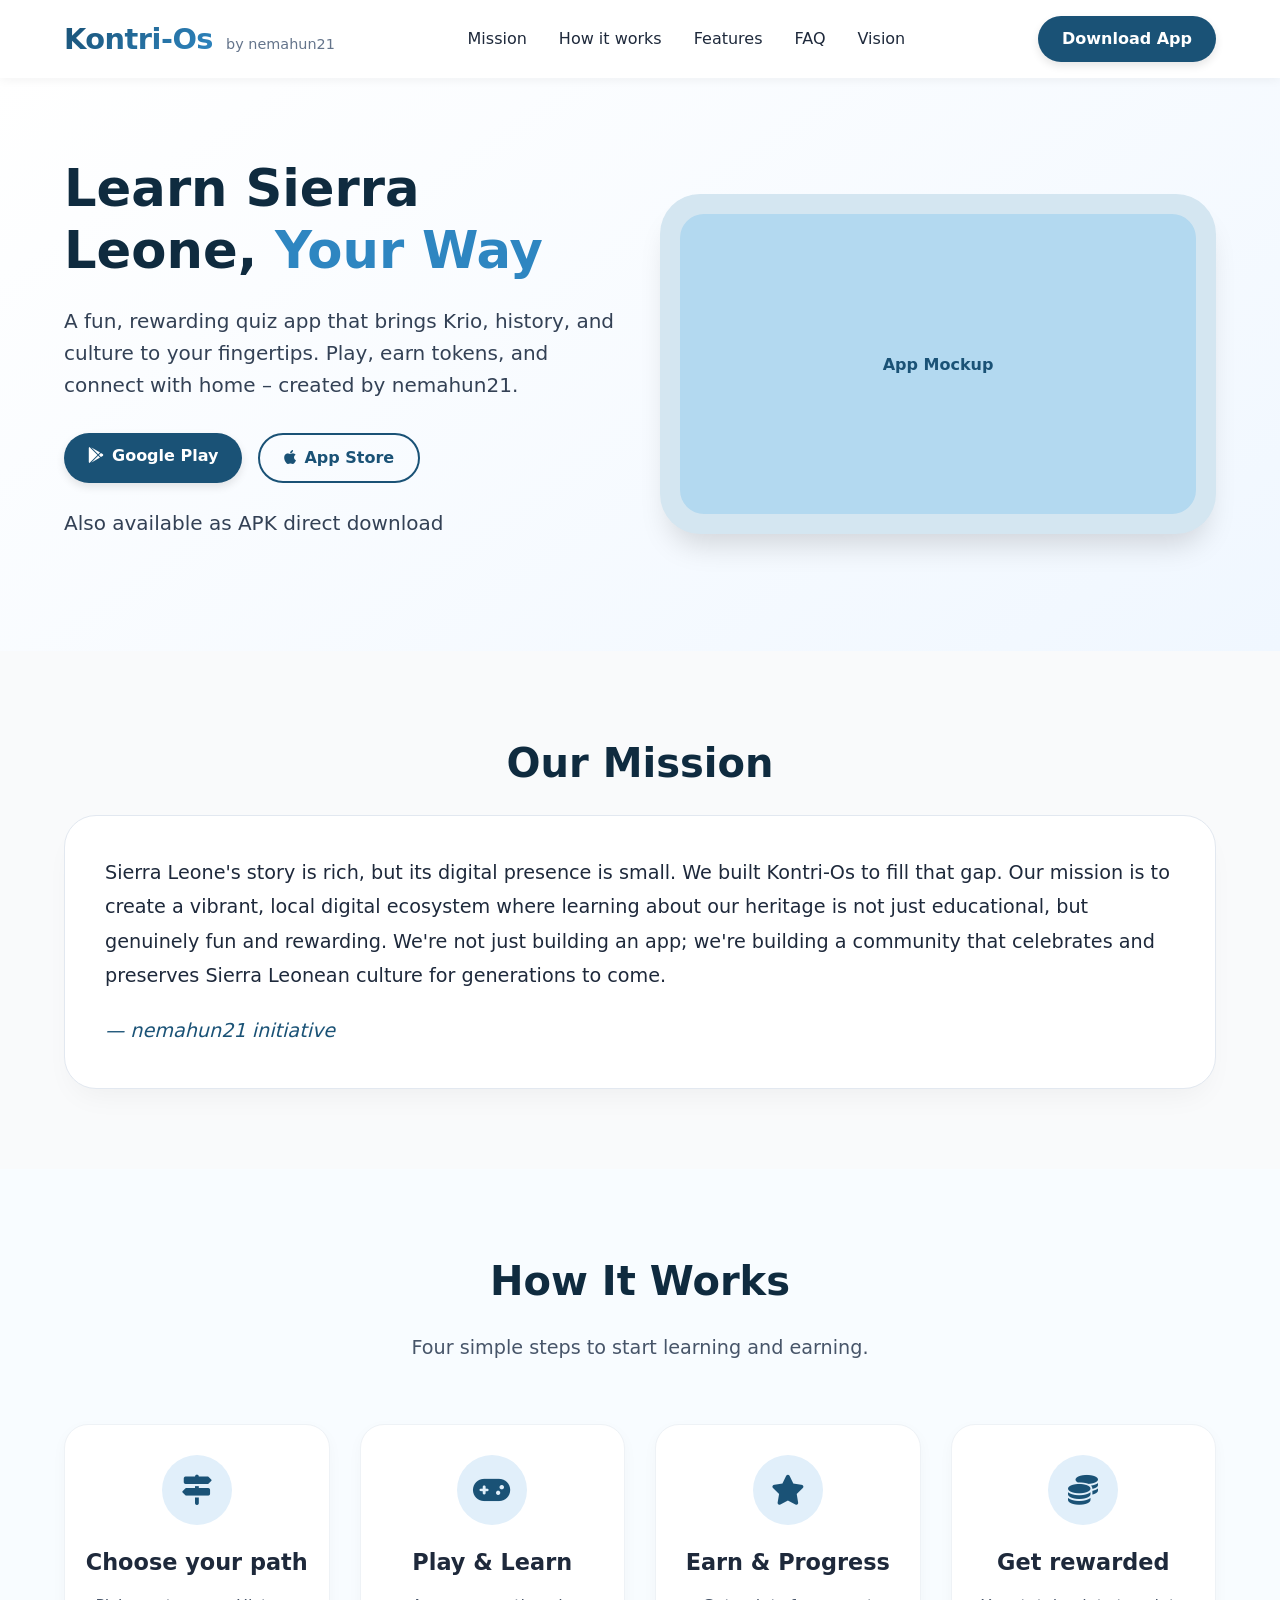
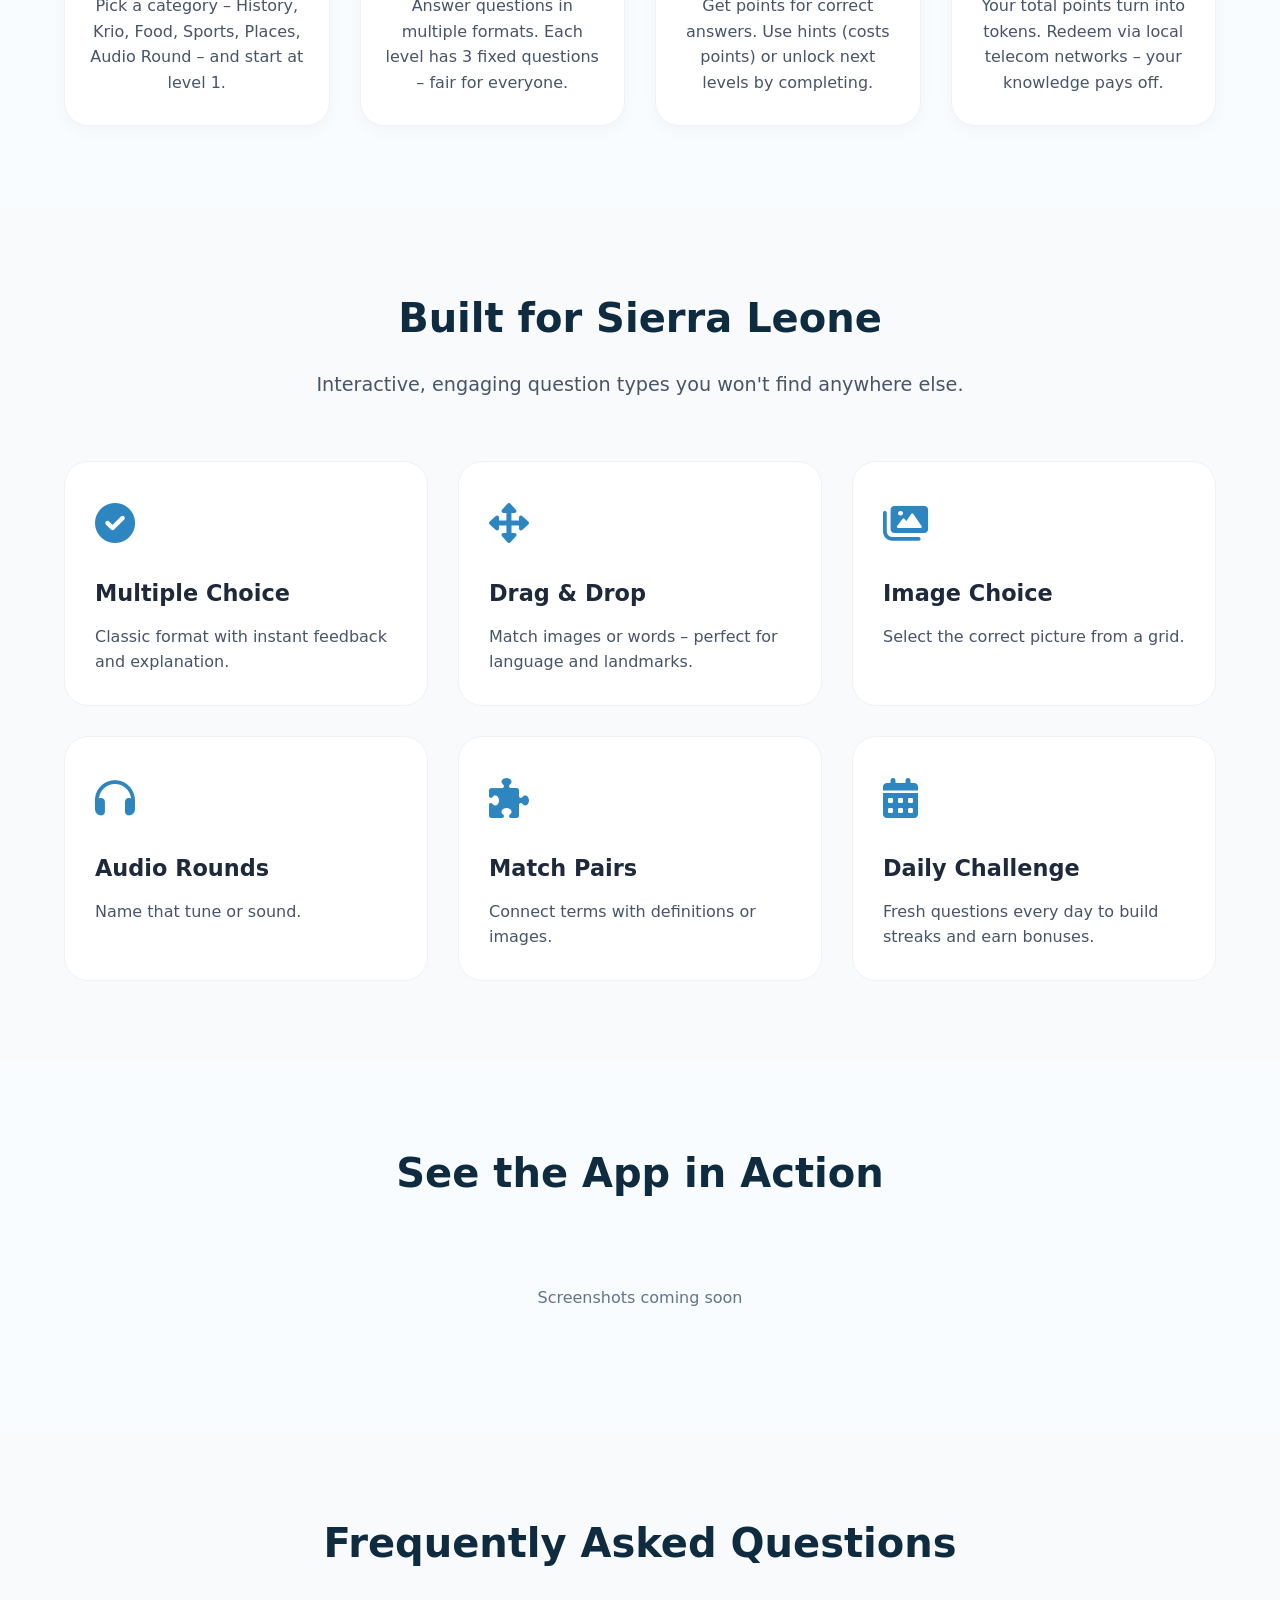
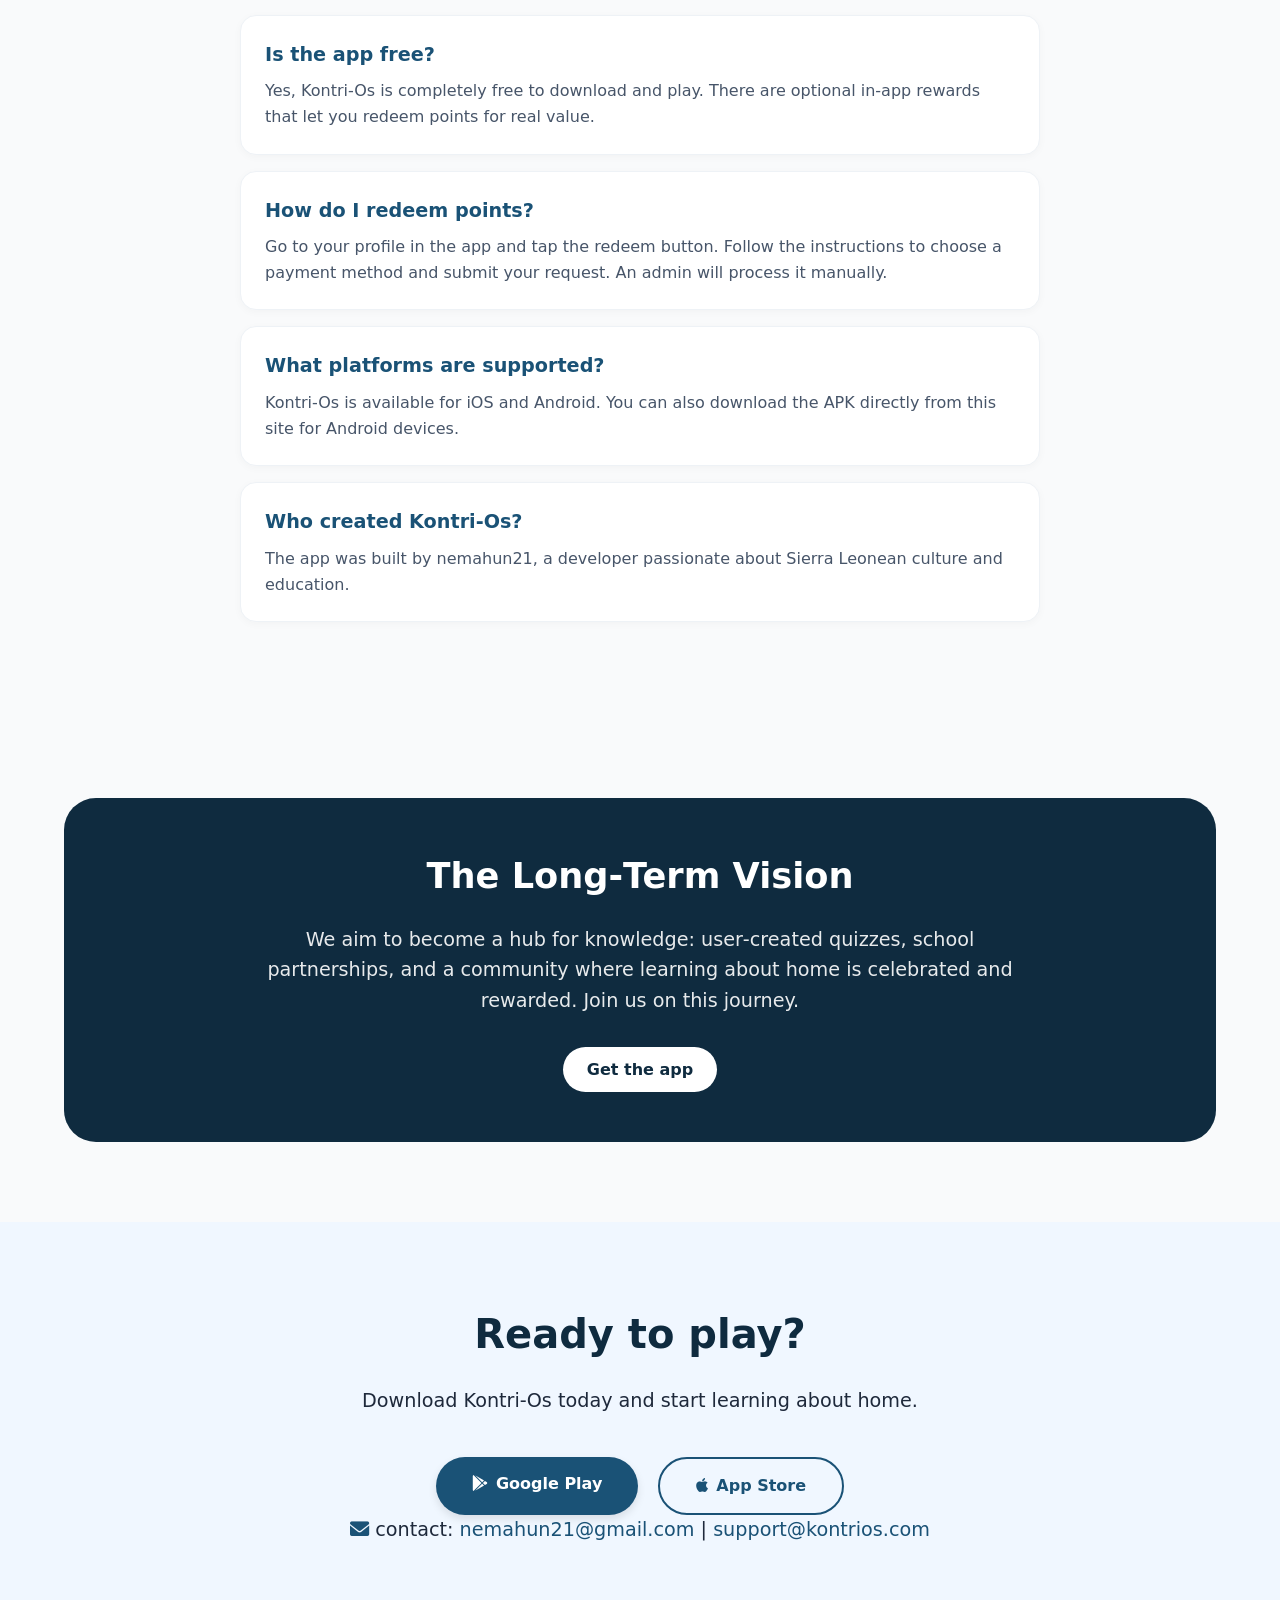
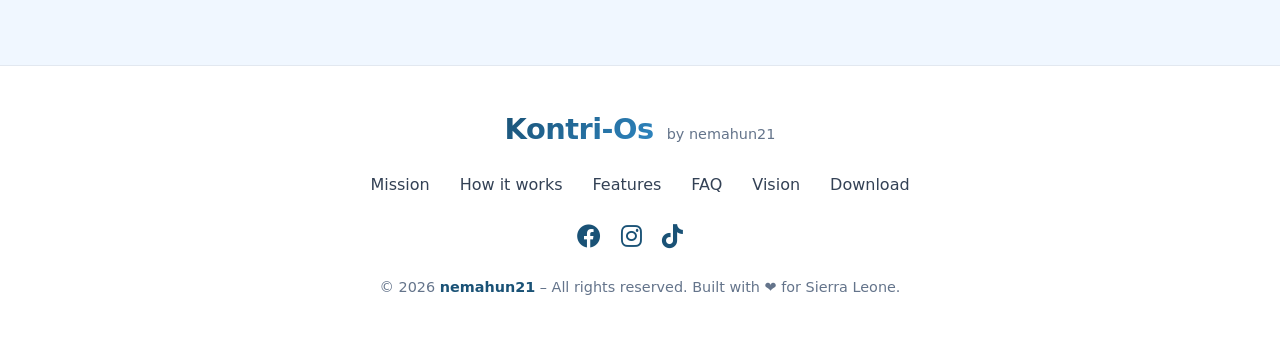
==== index.html @ 011918b3 "Initial commit" ====
<!DOCTYPE html>
<html lang="en">
<head>
  <meta charset="UTF-8">
  <meta name="viewport" content="width=device-width, initial-scale=1.0">
  <title>Kontri-Os – Learn Sierra Leone, Your Way</title>
  <!-- Font Awesome Icons -->
  <link rel="stylesheet" href="https://cdnjs.cloudflare.com/ajax/libs/font-awesome/6.0.0-beta3/css/all.min.css">
  <!-- External CSS -->
  <link rel="stylesheet" href="style.css">
</head>
<body>
  <!-- Navigation -->
  <nav class="navbar">
    <div class="container">
      <div>
        <span class="logo">Kontri‑Os</span>
        <span class="brand-by">by nemahun21</span>
      </div>
      <div class="nav-links">
        <a href="#mission">Mission</a>
        <a href="#how">How it works</a>
        <a href="#features">Features</a>
        <a href="#faq">FAQ</a>
        <a href="#vision">Vision</a>
      </div>
      <a href="#download" class="btn">Download App</a>
    </div>
  </nav>

  <!-- Hero Section -->
  <section class="hero">
    <div class="container">
      <div>
        <h1>Learn Sierra Leone, <span>Your Way</span></h1>
        <p>A fun, rewarding quiz app that brings Krio, history, and culture to your fingertips. Play, earn tokens, and connect with home – created by nemahun21.</p>
        <div class="hero-buttons">
          <a href="#" class="btn"><i class="fab fa-google-play" style="margin-right: 8px;"></i>Google Play</a>
          <a href="#" class="btn btn-outline"><i class="fab fa-apple" style="margin-right: 8px;"></i>App Store</a>
        </div>
        <p class="apk-note">Also available as APK direct download</p>
      </div>
      <div class="hero-image">
        <!-- Replace with actual app screenshot -->
        <div class="mockup-placeholder">App Mockup</div>
        <!-- <img src="app-screenshot.png" alt="Kontri-Os app screens"> -->
      </div>
    </div>
  </section>

  <!-- Mission Section -->
  <section id="mission" class="section">
    <div class="container">
      <h2 class="section-title">Our Mission</h2>
      <div class="mission-box">
        <p>Sierra Leone's story is rich, but its digital presence is small. We built Kontri‑Os to fill that gap. Our mission is to create a vibrant, local digital ecosystem where learning about our heritage is not just educational, but genuinely fun and rewarding. We're not just building an app; we're building a community that celebrates and preserves Sierra Leonean culture for generations to come.</p>
        <div class="byline">— nemahun21 initiative</div>
      </div>
    </div>
  </section>

  <!-- How It Works -->
  <section id="how" class="section" style="background: #f8fcff;">
    <div class="container">
      <h2 class="section-title">How It Works</h2>
      <p class="section-sub">Four simple steps to start learning and earning.</p>
      <div class="steps-grid">
        <div class="step-card">
          <div class="step-icon"><i class="fas fa-map-signs"></i></div>
          <h3>Choose your path</h3>
          <p>Pick a category – History, Krio, Food, Sports, Places, Audio Round – and start at level 1.</p>
        </div>
        <div class="step-card">
          <div class="step-icon"><i class="fas fa-gamepad"></i></div>
          <h3>Play & Learn</h3>
          <p>Answer questions in multiple formats. Each level has 3 fixed questions – fair for everyone.</p>
        </div>
        <div class="step-card">
          <div class="step-icon"><i class="fas fa-star"></i></div>
          <h3>Earn & Progress</h3>
          <p>Get points for correct answers. Use hints (costs points) or unlock next levels by completing.</p>
        </div>
        <div class="step-card">
          <div class="step-icon"><i class="fas fa-coins"></i></div>
          <h3>Get rewarded</h3>
          <p>Your total points turn into tokens. Redeem via local telecom networks – your knowledge pays off.</p>
        </div>
      </div>
    </div>
  </section>

  <!-- Features -->
  <section id="features" class="section">
    <div class="container">
      <h2 class="section-title">Built for Sierra Leone</h2>
      <p class="section-sub">Interactive, engaging question types you won't find anywhere else.</p>
      <div class="features-grid">
        <div class="feature-card">
          <div class="feature-icon"><i class="fas fa-check-circle"></i></div>
          <h3>Multiple Choice</h3>
          <p>Classic format with instant feedback and explanation.</p>
        </div>
        <div class="feature-card">
          <div class="feature-icon"><i class="fas fa-arrows-alt"></i></div>
          <h3>Drag & Drop</h3>
          <p>Match images or words – perfect for language and landmarks.</p>
        </div>
        <div class="feature-card">
          <div class="feature-icon"><i class="fas fa-images"></i></div>
          <h3>Image Choice</h3>
          <p>Select the correct picture from a grid.</p>
        </div>
        <div class="feature-card">
          <div class="feature-icon"><i class="fas fa-headphones"></i></div>
          <h3>Audio Rounds</h3>
          <p>Name that tune or sound.</p>
        </div>
        <div class="feature-card">
          <div class="feature-icon"><i class="fas fa-puzzle-piece"></i></div>
          <h3>Match Pairs</h3>
          <p>Connect terms with definitions or images.</p>
        </div>
        <div class="feature-card">
          <div class="feature-icon"><i class="fas fa-calendar-alt"></i></div>
          <h3>Daily Challenge</h3>
          <p>Fresh questions every day to build streaks and earn bonuses.</p>
        </div>
      </div>
    </div>
  </section>

  <!-- Screenshots (optional) -->
  <section class="section" style="background: #f8fcff;">
    <div class="container">
      <h2 class="section-title">See the App in Action</h2>
      <div class="screenshots-grid">
        <img src="images/screenshot1.jpg" alt="Screenshot 1" onerror="this.style.display='none'">
        <img src="images/screenshot2.jpg" alt="Screenshot 2" onerror="this.style.display='none'">
        <img src="images/screenshot3.jpg" alt="Screenshot 3" onerror="this.style.display='none'">
        <!-- Fallback if images missing -->
        <div class="fallback-text">Screenshots coming soon</div>
      </div>
    </div>
  </section>

  <!-- FAQ Section -->
  <section id="faq" class="section">
    <div class="container">
      <h2 class="section-title">Frequently Asked Questions</h2>
      <div class="faq-grid">
        <div class="faq-item">
          <h3>Is the app free?</h3>
          <p>Yes, Kontri-Os is completely free to download and play. There are optional in-app rewards that let you redeem points for real value.</p>
        </div>
        <div class="faq-item">
          <h3>How do I redeem points?</h3>
          <p>Go to your profile in the app and tap the redeem button. Follow the instructions to choose a payment method and submit your request. An admin will process it manually.</p>
        </div>
        <div class="faq-item">
          <h3>What platforms are supported?</h3>
          <p>Kontri-Os is available for iOS and Android. You can also download the APK directly from this site for Android devices.</p>
        </div>
        <div class="faq-item">
          <h3>Who created Kontri-Os?</h3>
          <p>The app was built by nemahun21, a developer passionate about Sierra Leonean culture and education.</p>
        </div>
      </div>
    </div>
  </section>

  <!-- Vision -->
  <section id="vision" class="section">
    <div class="container">
      <div class="vision-box">
        <h2>The Long‑Term Vision</h2>
        <p>We aim to become a hub for knowledge: user‑created quizzes, school partnerships, and a community where learning about home is celebrated and rewarded. Join us on this journey.</p>
        <a href="#download" class="btn btn-outline">Get the app</a>
      </div>
    </div>
  </section>

  <!-- Download / Contact -->
  <section id="download" class="section download-section">
    <div class="container">
      <h2 class="section-title">Ready to play?</h2>
      <p>Download Kontri‑Os today and start learning about home.</p>
      <div class="download-buttons">
        <a href="#" class="btn"><i class="fab fa-google-play" style="margin-right: 8px;"></i>Google Play</a>
        <a href="#" class="btn btn-outline"><i class="fab fa-apple" style="margin-right: 8px;"></i>App Store</a>
      </div>
      <p class="contact-info">
        <i class="fas fa-envelope"></i> contact: <a href="mailto:nemahun21@gmail.com">nemahun21@gmail.com</a> | <a href="mailto:support@kontrios.com">support@kontrios.com</a>
      </p>
    </div>
  </section>

  <!-- Footer -->
  <footer class="footer">
    <div class="container">
      <div>
        <span class="logo">Kontri‑Os</span>
        <span class="brand-by">by nemahun21</span>
      </div>
      <div class="footer-links">
        <a href="#mission">Mission</a>
        <a href="#how">How it works</a>
        <a href="#features">Features</a>
        <a href="#faq">FAQ</a>
        <a href="#vision">Vision</a>
        <a href="#download">Download</a>
      </div>
      <div class="social-icons">
        <a href="#"><i class="fab fa-facebook"></i></a>
        <a href="#"><i class="fab fa-instagram"></i></a>
        <a href="#"><i class="fab fa-tiktok"></i></a>
        <a href="#"><i class="fab fa-x-twitter"></i></a>
      </div>
      <div class="footer-copy">
        © 2026 <span class="company">nemahun21</span> – All rights reserved. Built with ❤️ for Sierra Leone.
      </div>
    </div>
  </footer>
</body>
</html>
---- style.css ----
/* style.css */

:root {
  --primary-dark: #1a5276;
  --primary: #2e86c1;
  --primary-light: #e1effa;
  --text-dark: #1e293b;
  --text-light: #475569;
  --bg-light: #f9fafb;
  --white: #ffffff;
}

* {
  margin: 0;
  padding: 0;
  box-sizing: border-box;
}

body {
  font-family: 'Inter', system-ui, -apple-system, BlinkMacSystemFont, 'Segoe UI', Roboto, sans-serif;
  background-color: var(--bg-light);
  color: var(--text-dark);
  line-height: 1.6;
}

.container {
  max-width: 1200px;
  margin: 0 auto;
  padding: 0 24px;
}

/* Header / Nav */
.navbar {
  background: var(--white);
  box-shadow: 0 2px 10px rgba(0,0,0,0.05);
  position: sticky;
  top: 0;
  z-index: 10;
  padding: 16px 0;
}

.navbar .container {
  display: flex;
  align-items: center;
  justify-content: space-between;
}

.logo {
  font-size: 1.8rem;
  font-weight: 800;
  background: linear-gradient(135deg, var(--primary-dark), var(--primary));
  -webkit-background-clip: text;
  -webkit-text-fill-color: transparent;
  background-clip: text;
  letter-spacing: -0.5px;
}

.brand-by {
  font-size: 0.9rem;
  color: #64748b;
  margin-left: 8px;
}

.nav-links {
  display: flex;
  gap: 2rem;
  font-weight: 500;
}

.nav-links a {
  text-decoration: none;
  color: var(--text-dark);
  transition: color 0.2s;
}

.nav-links a:hover {
  color: var(--primary-dark);
}

.btn {
  display: inline-block;
  background: var(--primary-dark);
  color: var(--white) !important;
  padding: 10px 24px;
  border-radius: 40px;
  font-weight: 600;
  text-decoration: none;
  transition: background 0.2s, transform 0.1s;
  box-shadow: 0 4px 8px rgba(0,0,0,0.1);
}

.btn:hover {
  background: #154a67;
  transform: scale(1.02);
}

.btn-outline {
  background: transparent;
  border: 2px solid var(--primary-dark);
  color: var(--primary-dark) !important;
  box-shadow: none;
}

.btn-outline:hover {
  background: var(--primary-dark);
  color: var(--white) !important;
}

/* Hero */
.hero {
  padding: 80px 0;
  background: linear-gradient(145deg, #ffffff 0%, #f0f7ff 100%);
}

.hero .container {
  display: grid;
  grid-template-columns: 1fr 1fr;
  gap: 40px;
  align-items: center;
}

.hero h1 {
  font-size: 3.2rem;
  font-weight: 800;
  line-height: 1.2;
  color: #0f2b3f;
}

.hero h1 span {
  color: var(--primary);
}

.hero p {
  font-size: 1.25rem;
  margin: 24px 0 32px;
  color: #334155;
}

.hero-buttons {
  display: flex;
  gap: 16px;
  flex-wrap: wrap;
}

.apk-note {
  font-size: 1rem;
  margin-top: 16px;
  color: #64748b;
}

.hero-image {
  background: #d4e6f1;
  border-radius: 40px;
  padding: 20px;
  box-shadow: 0 20px 30px -10px rgba(0,0,0,0.15);
  text-align: center;
}

.hero-image img {
  max-width: 100%;
  border-radius: 24px;
  box-shadow: 0 8px 20px rgba(0,0,0,0.1);
}

.mockup-placeholder {
  background: #b3d9f0;
  height: 300px;
  border-radius: 24px;
  display: flex;
  align-items: center;
  justify-content: center;
  color: var(--primary-dark);
  font-weight: bold;
}

/* Section common */
.section {
  padding: 80px 0;
}

.section-title {
  font-size: 2.5rem;
  font-weight: 700;
  text-align: center;
  margin-bottom: 20px;
  color: #0f2b3f;
}

.section-sub {
  text-align: center;
  font-size: 1.2rem;
  color: var(--text-light);
  max-width: 700px;
  margin: 0 auto 60px;
}

/* Mission */
.mission-box {
  background: var(--white);
  border-radius: 32px;
  padding: 40px;
  box-shadow: 0 15px 30px -10px rgba(0,0,0,0.05);
  border: 1px solid #e2e8f0;
  font-size: 1.2rem;
  line-height: 1.8;
  color: var(--text-dark);
}

.mission-box .byline {
  margin-top: 20px;
  font-style: italic;
  color: var(--primary-dark);
  font-weight: 500;
}

/* How it works */
.steps-grid {
  display: grid;
  grid-template-columns: repeat(auto-fit, minmax(240px, 1fr));
  gap: 30px;
  margin-top: 40px;
}

.step-card {
  background: var(--white);
  border-radius: 24px;
  padding: 30px 20px;
  text-align: center;
  box-shadow: 0 5px 15px rgba(0,0,0,0.03);
  border: 1px solid #eef2f6;
  transition: transform 0.2s;
}

.step-card:hover {
  transform: translateY(-5px);
}

.step-icon {
  width: 70px;
  height: 70px;
  background: var(--primary-light);
  border-radius: 50%;
  display: flex;
  align-items: center;
  justify-content: center;
  margin: 0 auto 20px;
  font-size: 30px;
  color: var(--primary-dark);
}

.step-card h3 {
  font-size: 1.4rem;
  margin-bottom: 12px;
}

.step-card p {
  color: var(--text-light);
}

/* Features grid */
.features-grid {
  display: grid;
  grid-template-columns: repeat(auto-fit, minmax(300px, 1fr));
  gap: 30px;
}

.feature-card {
  background: var(--white);
  border-radius: 24px;
  padding: 30px;
  border: 1px solid #eef2f6;
  transition: box-shadow 0.2s;
}

.feature-card:hover {
  box-shadow: 0 10px 25px -5px rgba(0,0,0,0.1);
}

.feature-icon {
  font-size: 40px;
  color: var(--primary);
  margin-bottom: 20px;
}

.feature-card h3 {
  font-size: 1.4rem;
  margin-bottom: 12px;
}

.feature-card p {
  color: var(--text-light);
}

/* Screenshots */
.screenshots-grid {
  display: grid;
  grid-template-columns: repeat(auto-fit, minmax(250px, 1fr));
  gap: 20px;
  margin-top: 40px;
}

.screenshots-grid img {
  width: 100%;
  border-radius: 20px;
  box-shadow: 0 10px 20px rgba(0,0,0,0.1);
}

.fallback-text {
  grid-column: 1 / -1;
  text-align: center;
  color: #64748b;
  padding: 40px;
}

/* FAQ */
.faq-grid {
  max-width: 800px;
  margin: 40px auto 0;
}

.faq-item {
  background: var(--white);
  border-radius: 16px;
  padding: 24px;
  margin-bottom: 16px;
  box-shadow: 0 2px 8px rgba(0,0,0,0.03);
  border: 1px solid #eef2f6;
}

.faq-item h3 {
  font-size: 1.2rem;
  margin-bottom: 8px;
  color: var(--primary-dark);
}

.faq-item p {
  color: var(--text-light);
}

/* Vision */
.vision-box {
  background: #0f2b3f;
  color: var(--white);
  border-radius: 32px;
  padding: 50px;
  text-align: center;
}

.vision-box h2 {
  font-size: 2.2rem;
  margin-bottom: 20px;
}

.vision-box p {
  font-size: 1.2rem;
  max-width: 800px;
  margin: 0 auto 30px;
  opacity: 0.9;
}

.vision-box .btn-outline {
  background: var(--white);
  color: #0f2b3f !important;
  border: none;
}

.vision-box .btn-outline:hover {
  background: #e2e8f0;
}

/* Download section */
.download-section {
  background: #f0f7ff;
  text-align: center;
}

.download-section h2 {
  margin-bottom: 20px;
}

.download-section p {
  font-size: 1.2rem;
  max-width: 600px;
  margin: 0 auto 40px;
}

.download-buttons {
  display: flex;
  justify-content: center;
  gap: 20px;
  flex-wrap: wrap;
}

.download-buttons .btn {
  padding: 14px 36px;
}

.contact-info {
  margin-top: 30px;
}

.contact-info i {
  color: var(--primary-dark);
}

.contact-info a {
  color: var(--primary-dark);
  text-decoration: none;
}

.contact-info a:hover {
  text-decoration: underline;
}

/* Footer */
.footer {
  background: var(--white);
  border-top: 1px solid #e2e8f0;
  padding: 40px 0;
  text-align: center;
}

.footer .logo {
  font-size: 1.8rem;
}

.footer-links {
  display: flex;
  justify-content: center;
  gap: 30px;
  margin: 20px 0;
}

.footer-links a {
  color: #334155;
  text-decoration: none;
  font-size: 1rem;
}

.footer-links a:hover {
  color: var(--primary-dark);
}

.social-icons {
  display: flex;
  justify-content: center;
  gap: 20px;
  margin: 20px 0;
}

.social-icons a {
  color: var(--primary-dark);
  font-size: 24px;
  transition: color 0.2s;
}

.social-icons a:hover {
  color: var(--primary);
}

.footer-copy {
  color: #64748b;
  font-size: 0.9rem;
}

.footer-copy .company {
  font-weight: 600;
  color: var(--primary-dark);
}

/* Responsive */
@media (max-width: 768px) {
  .hero .container {
    grid-template-columns: 1fr;
    text-align: center;
  }
  .hero-buttons {
    justify-content: center;
  }
  .navbar .container {
    flex-direction: column;
    gap: 10px;
  }
  .nav-links {
    flex-wrap: wrap;
    justify-content: center;
  }
}
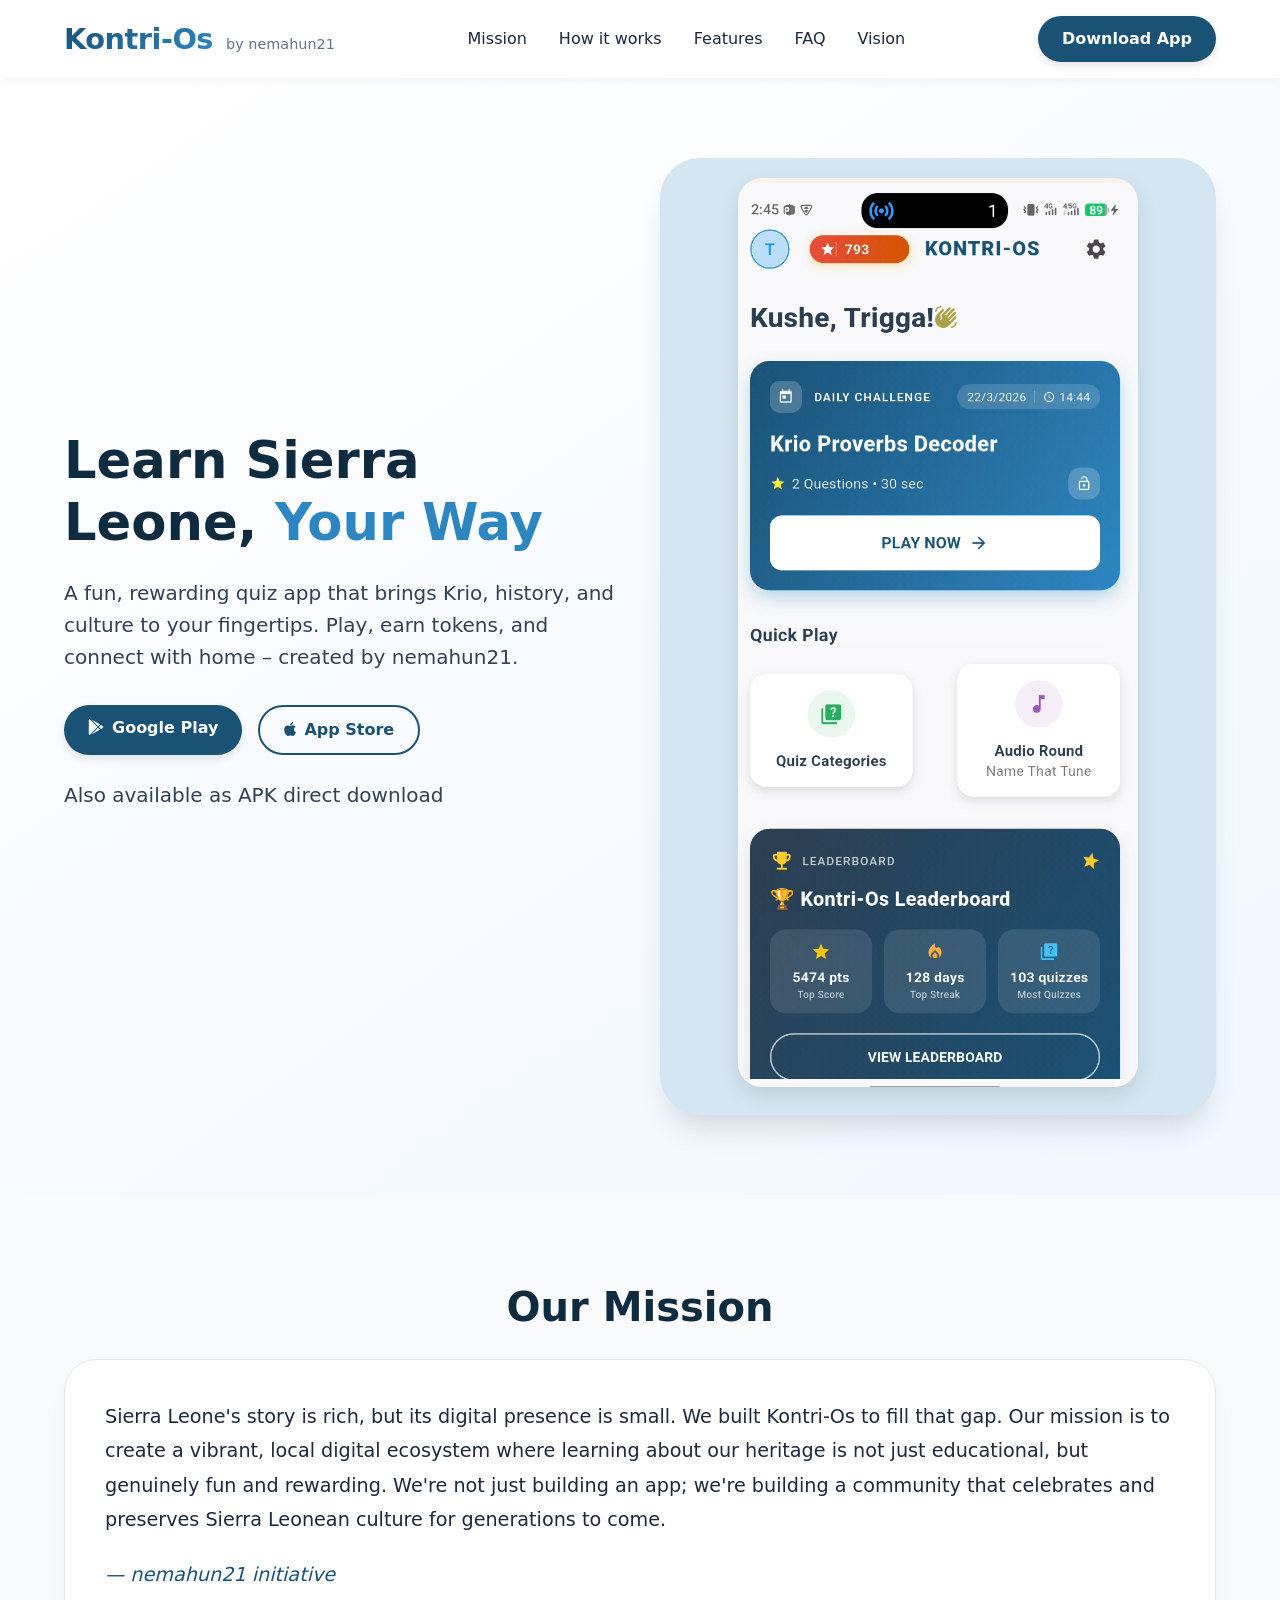
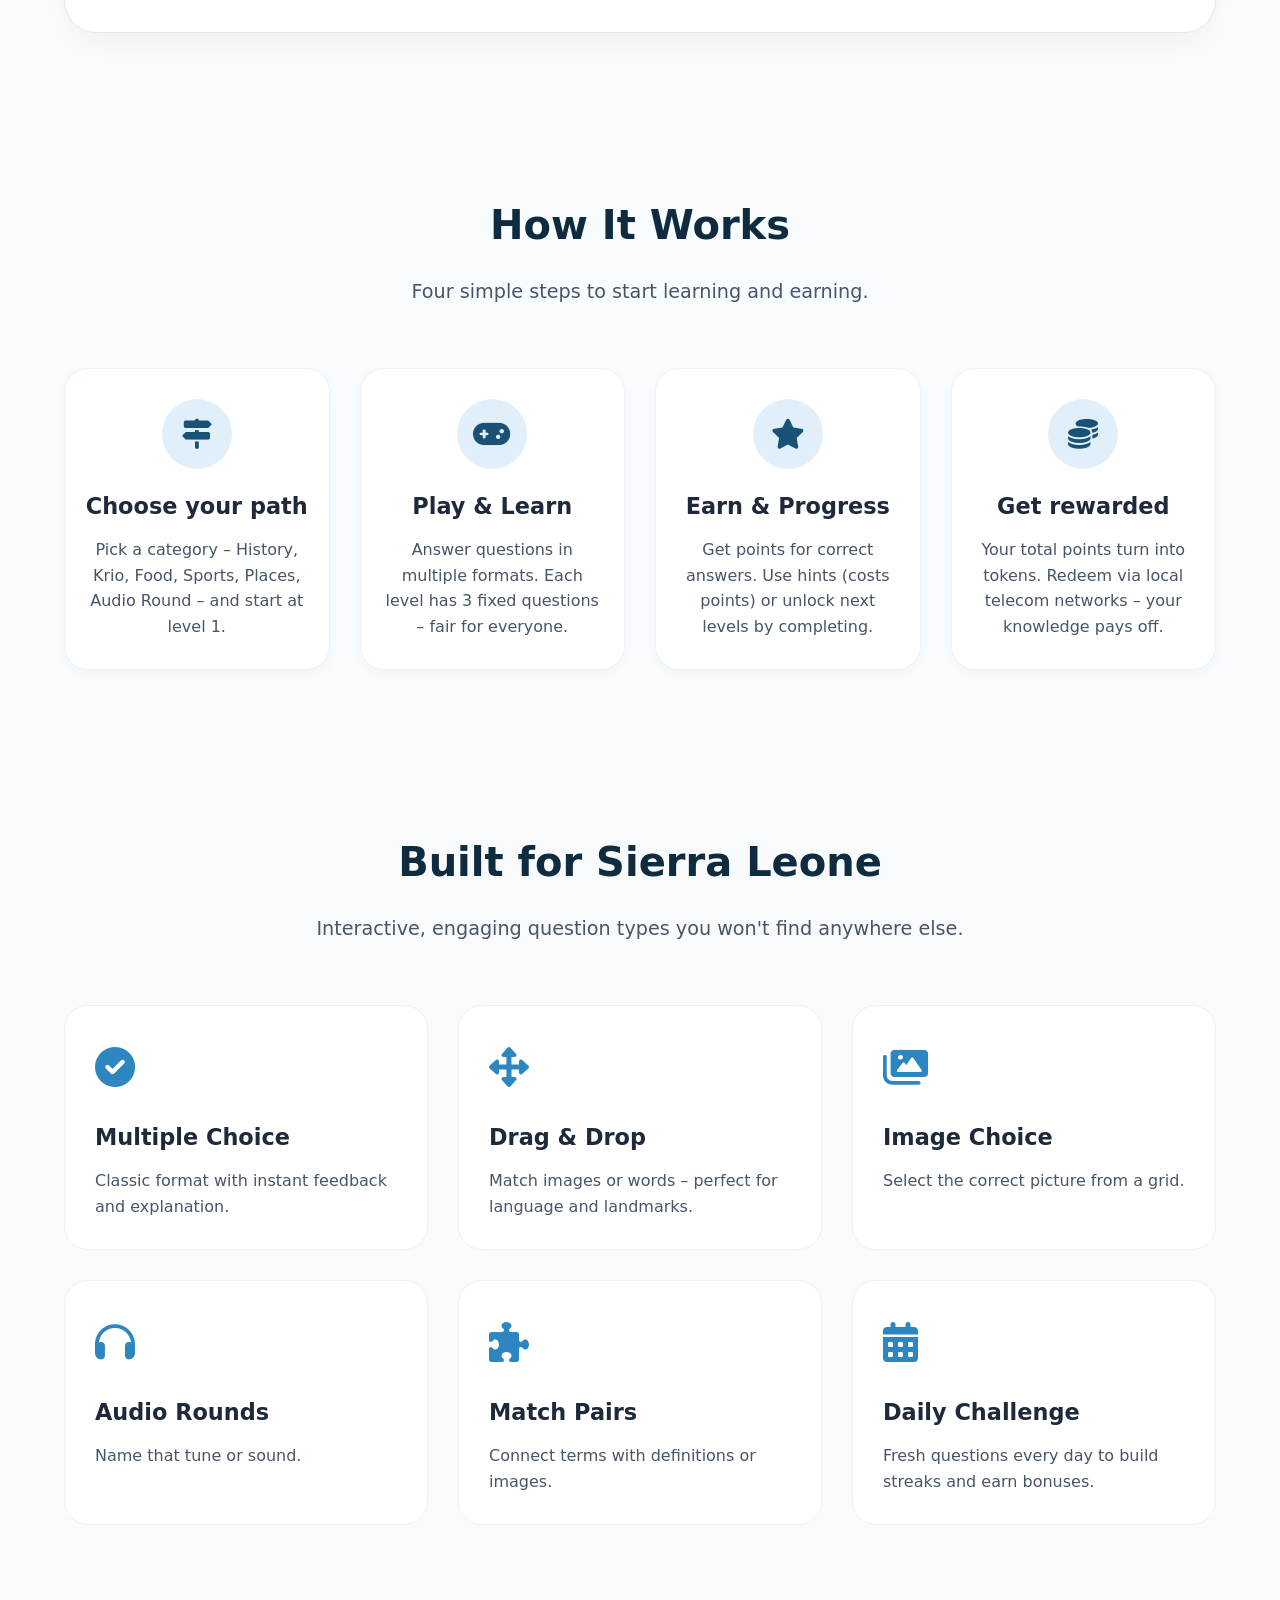
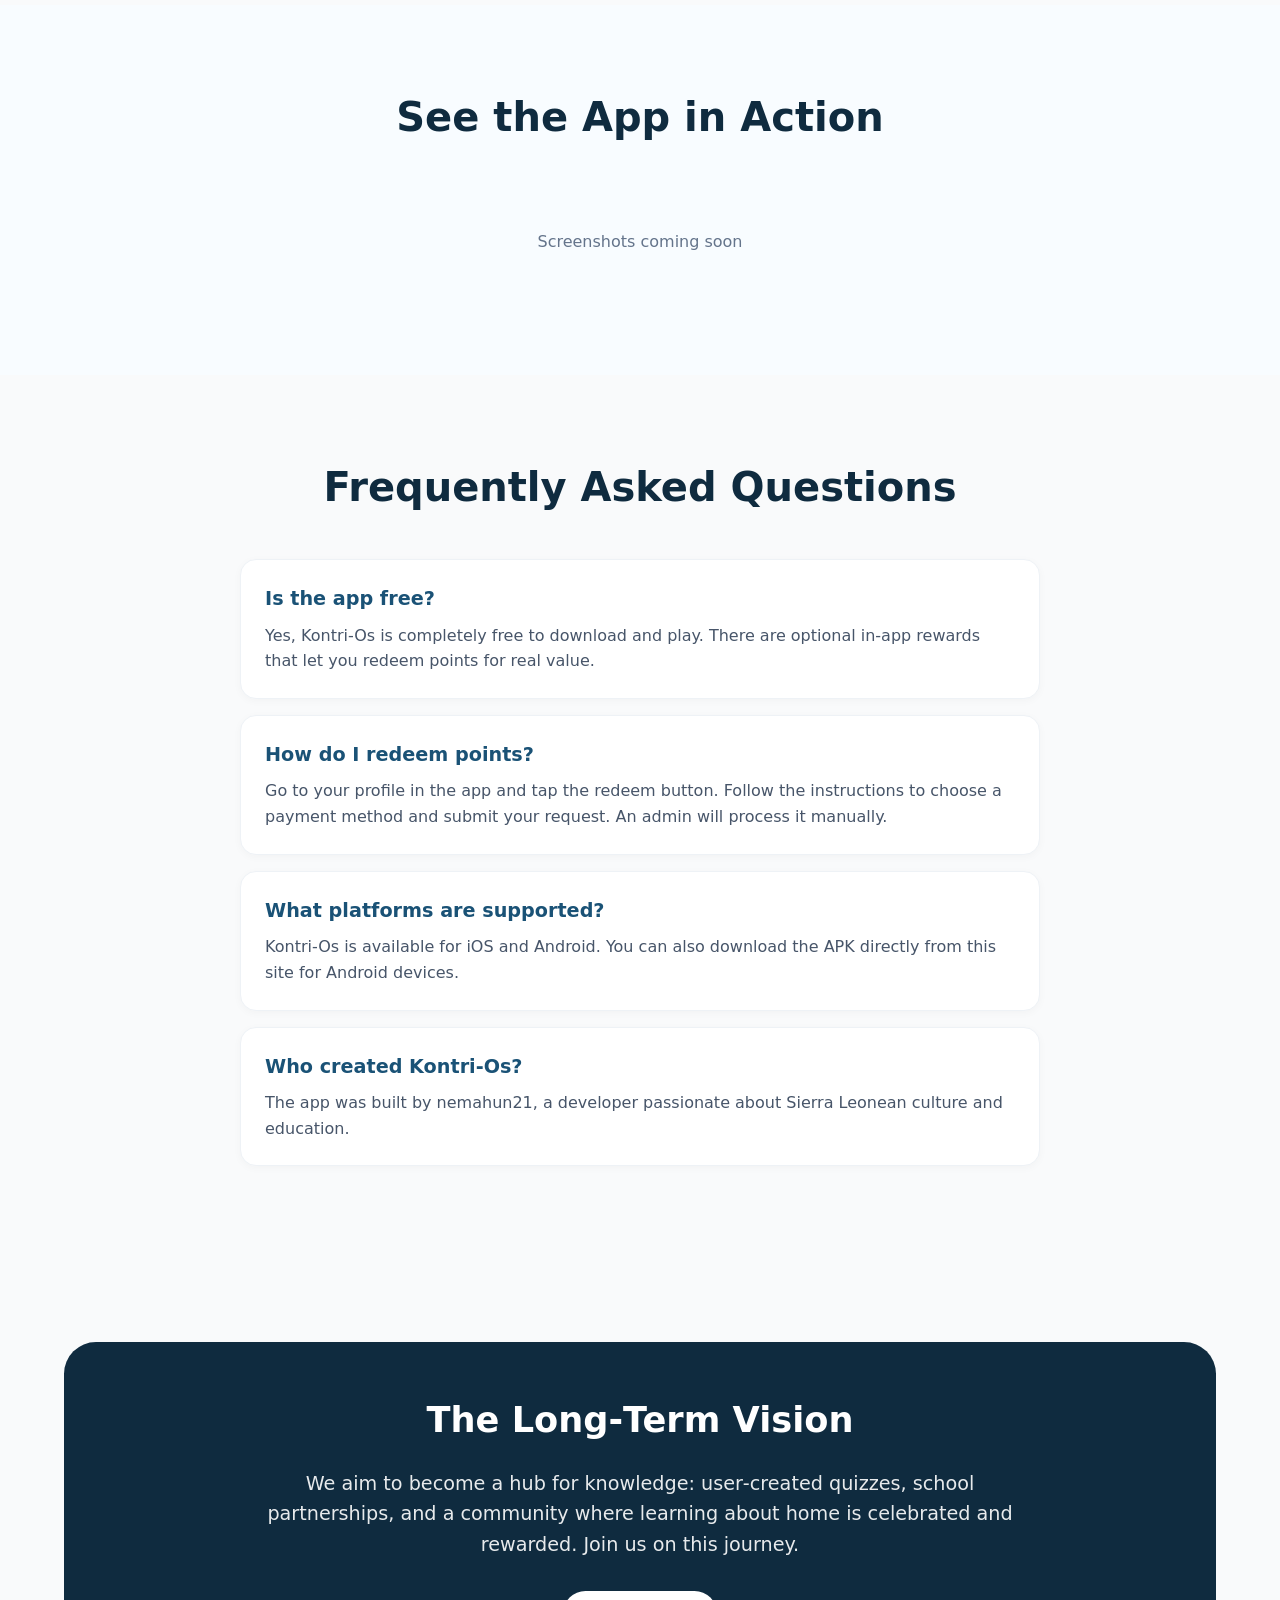
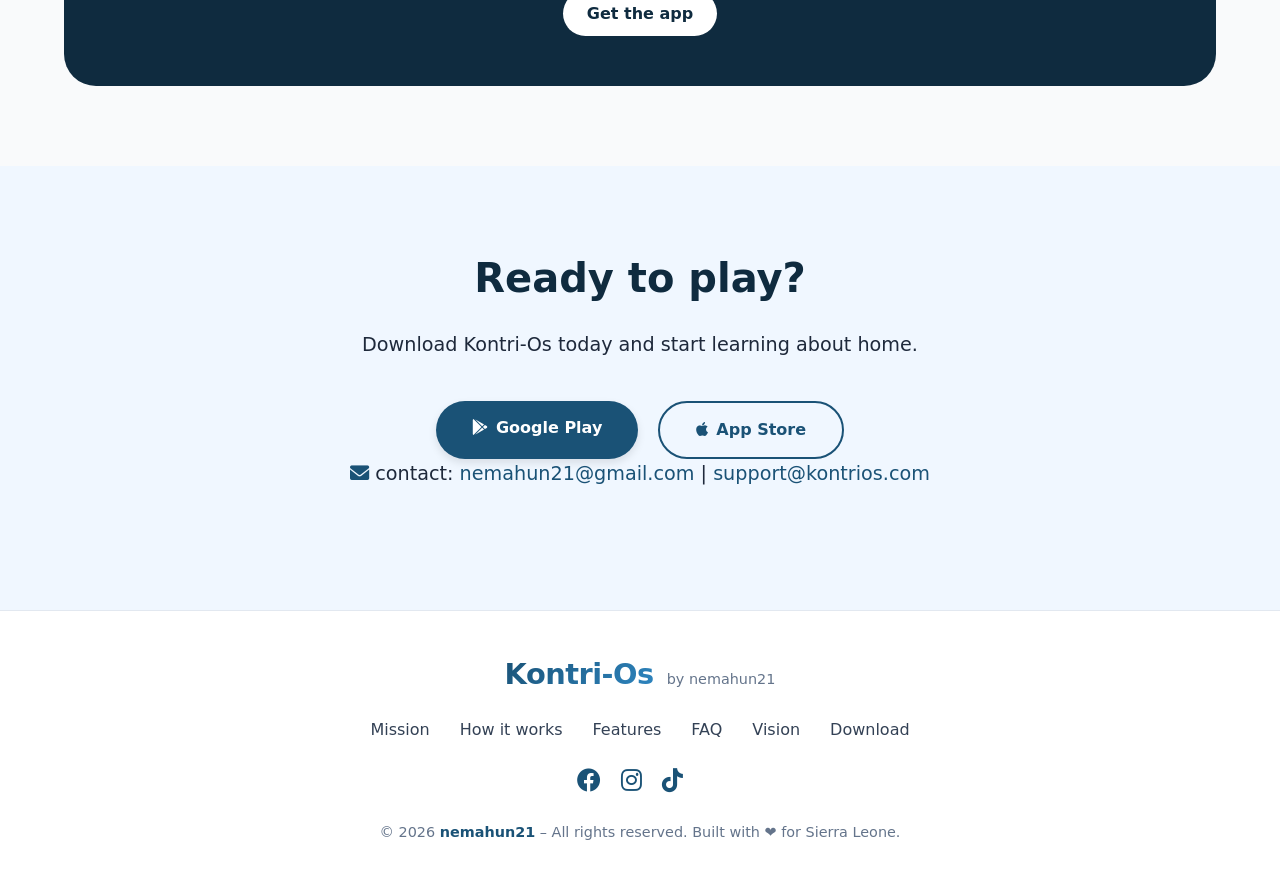
==== commit 62f2ea43: "Add homepage screenshot" ====
--- a/index.html
+++ b/index.html
@@ -42,7 +42,7 @@
       </div>
       <div class="hero-image">
         <!-- Replace with actual app screenshot -->
-        <div class="mockup-placeholder">App Mockup</div>
+        <img src="images/homepage.png" alt="Kontri-Os app screen">
         <!-- <img src="app-screenshot.png" alt="Kontri-Os app screens"> -->
       </div>
     </div>
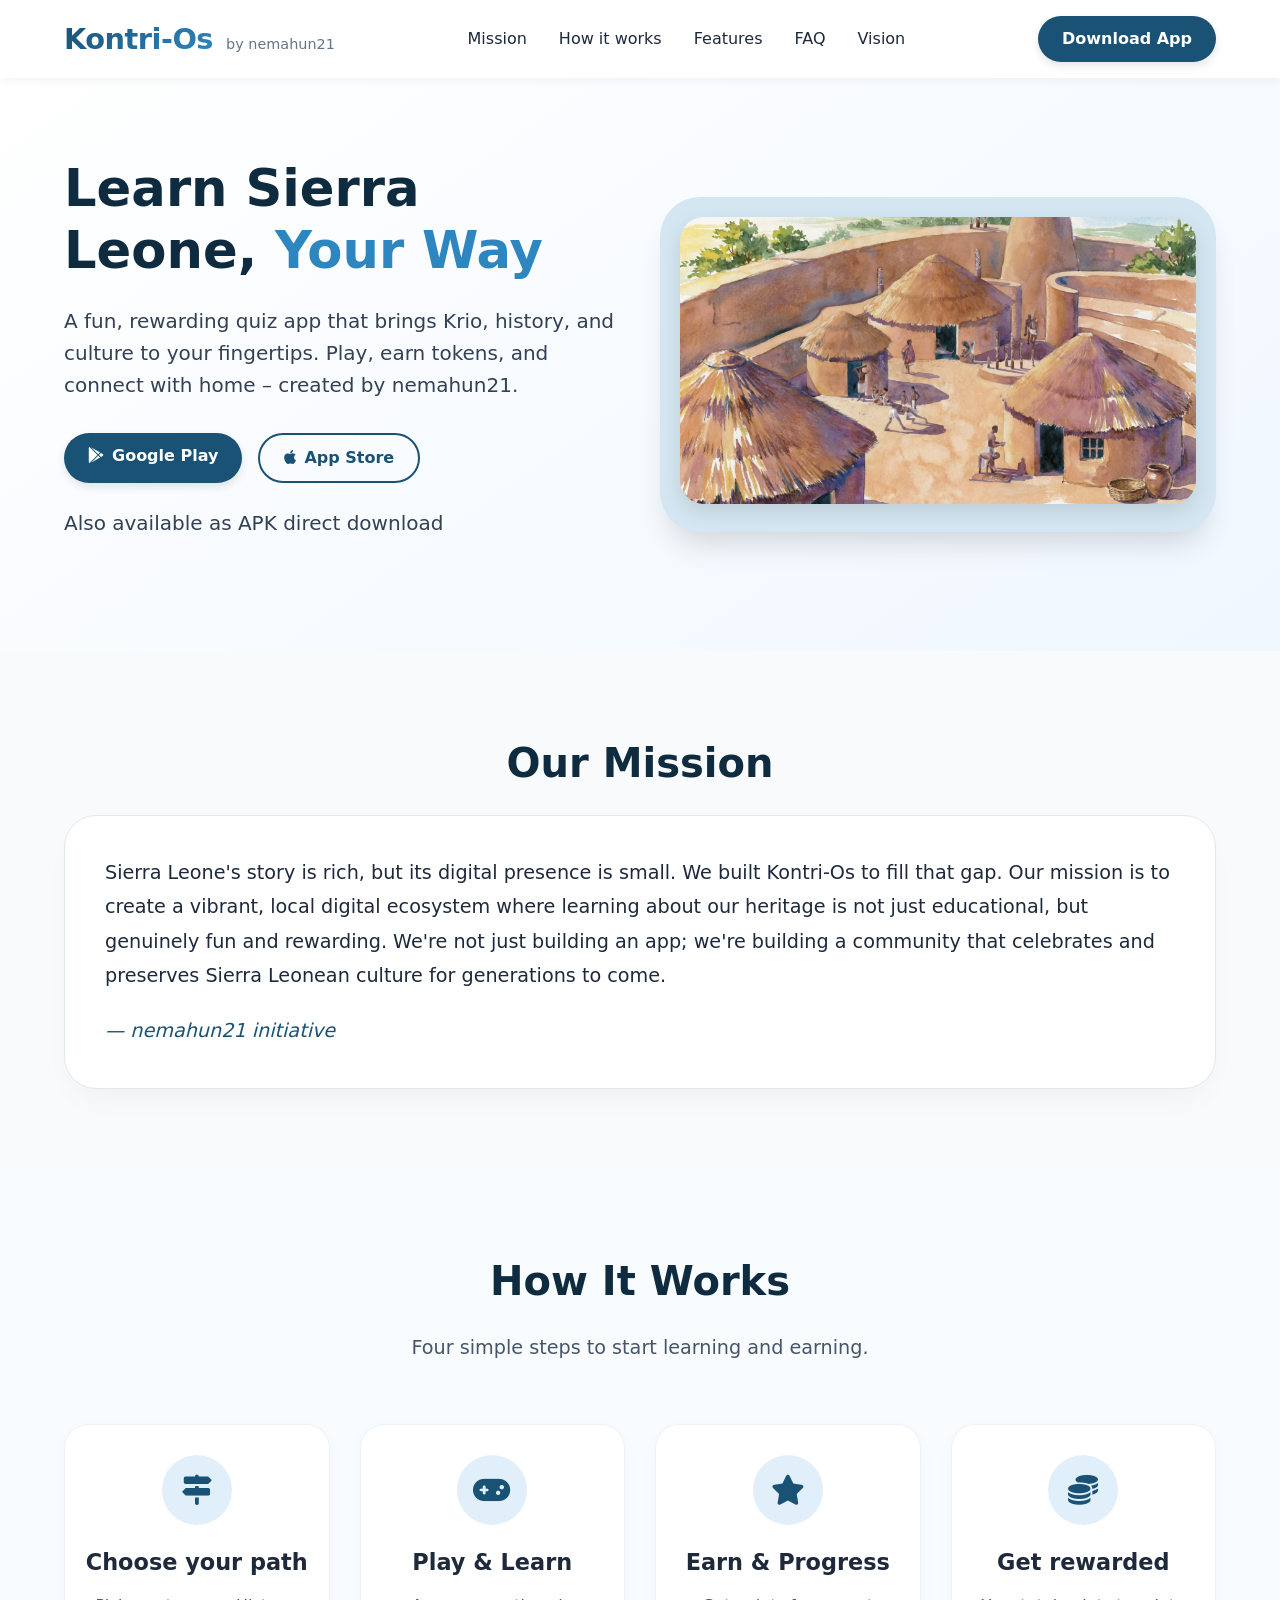
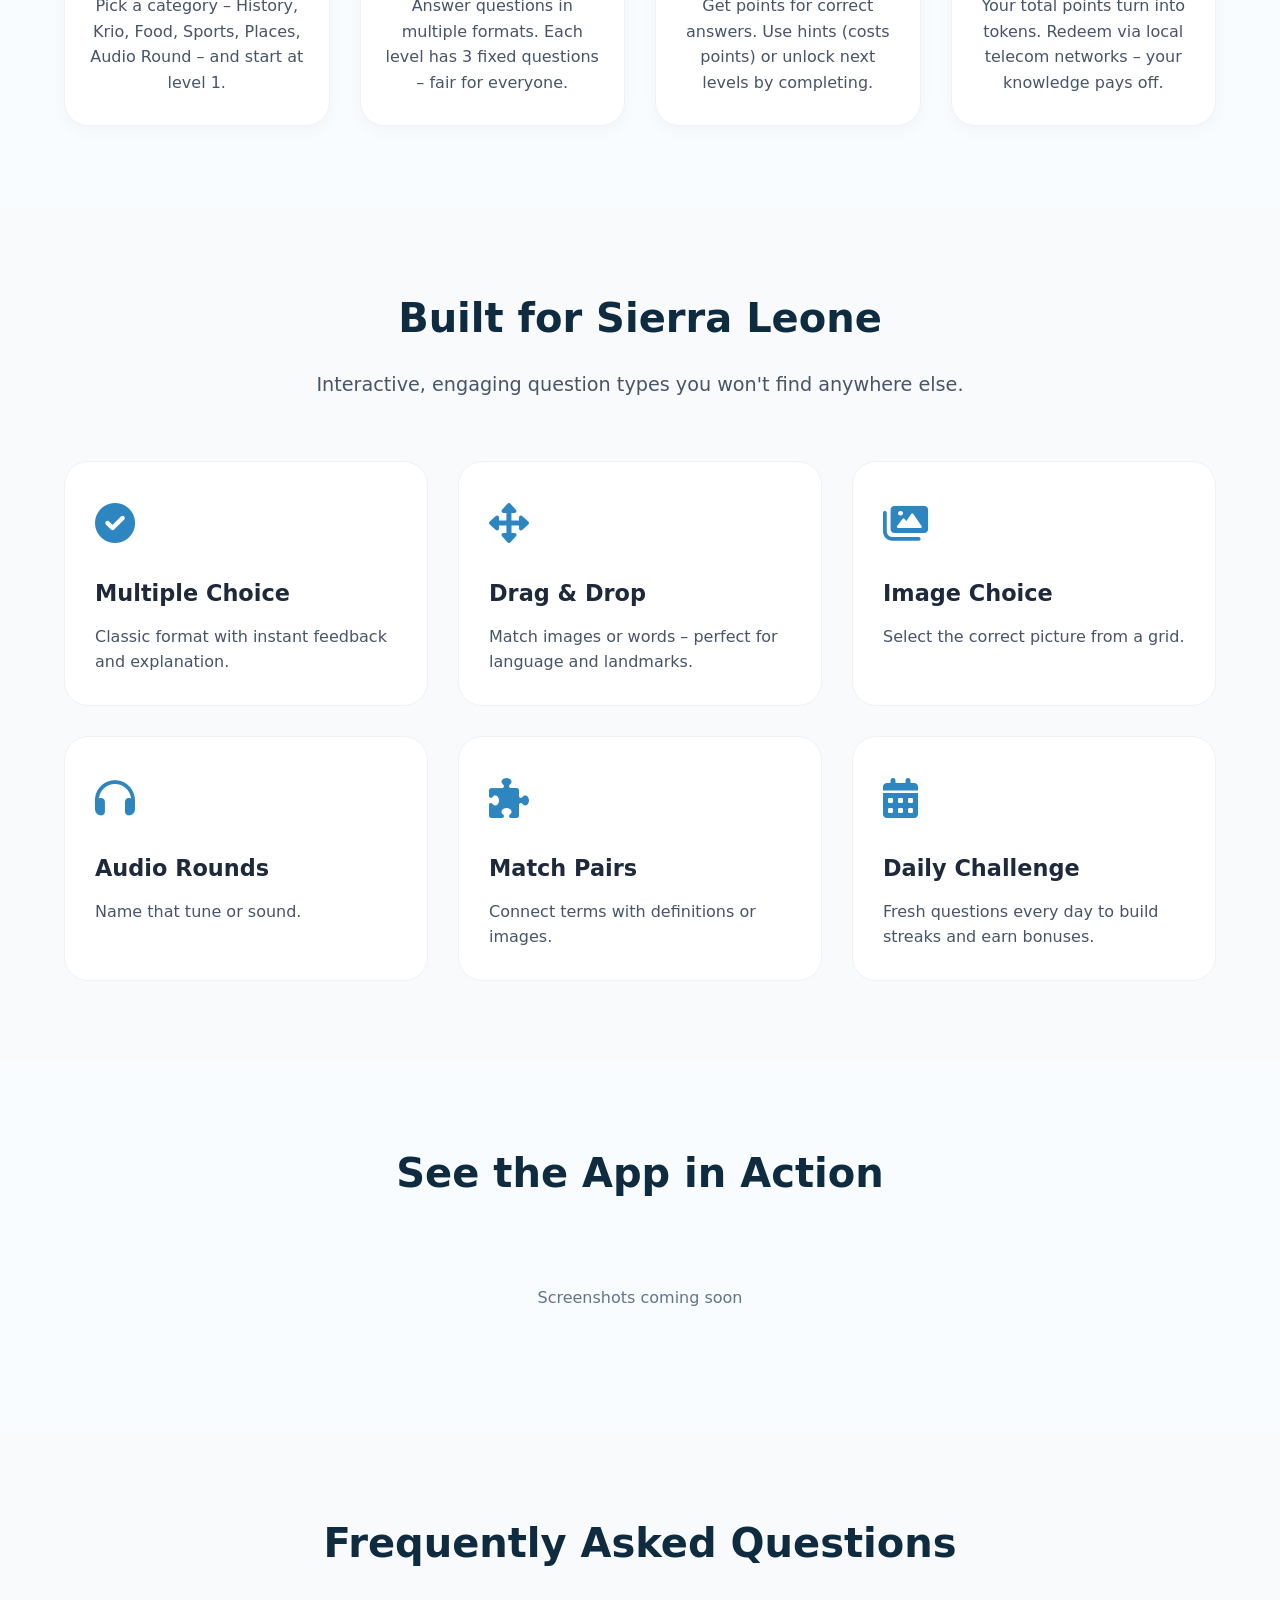
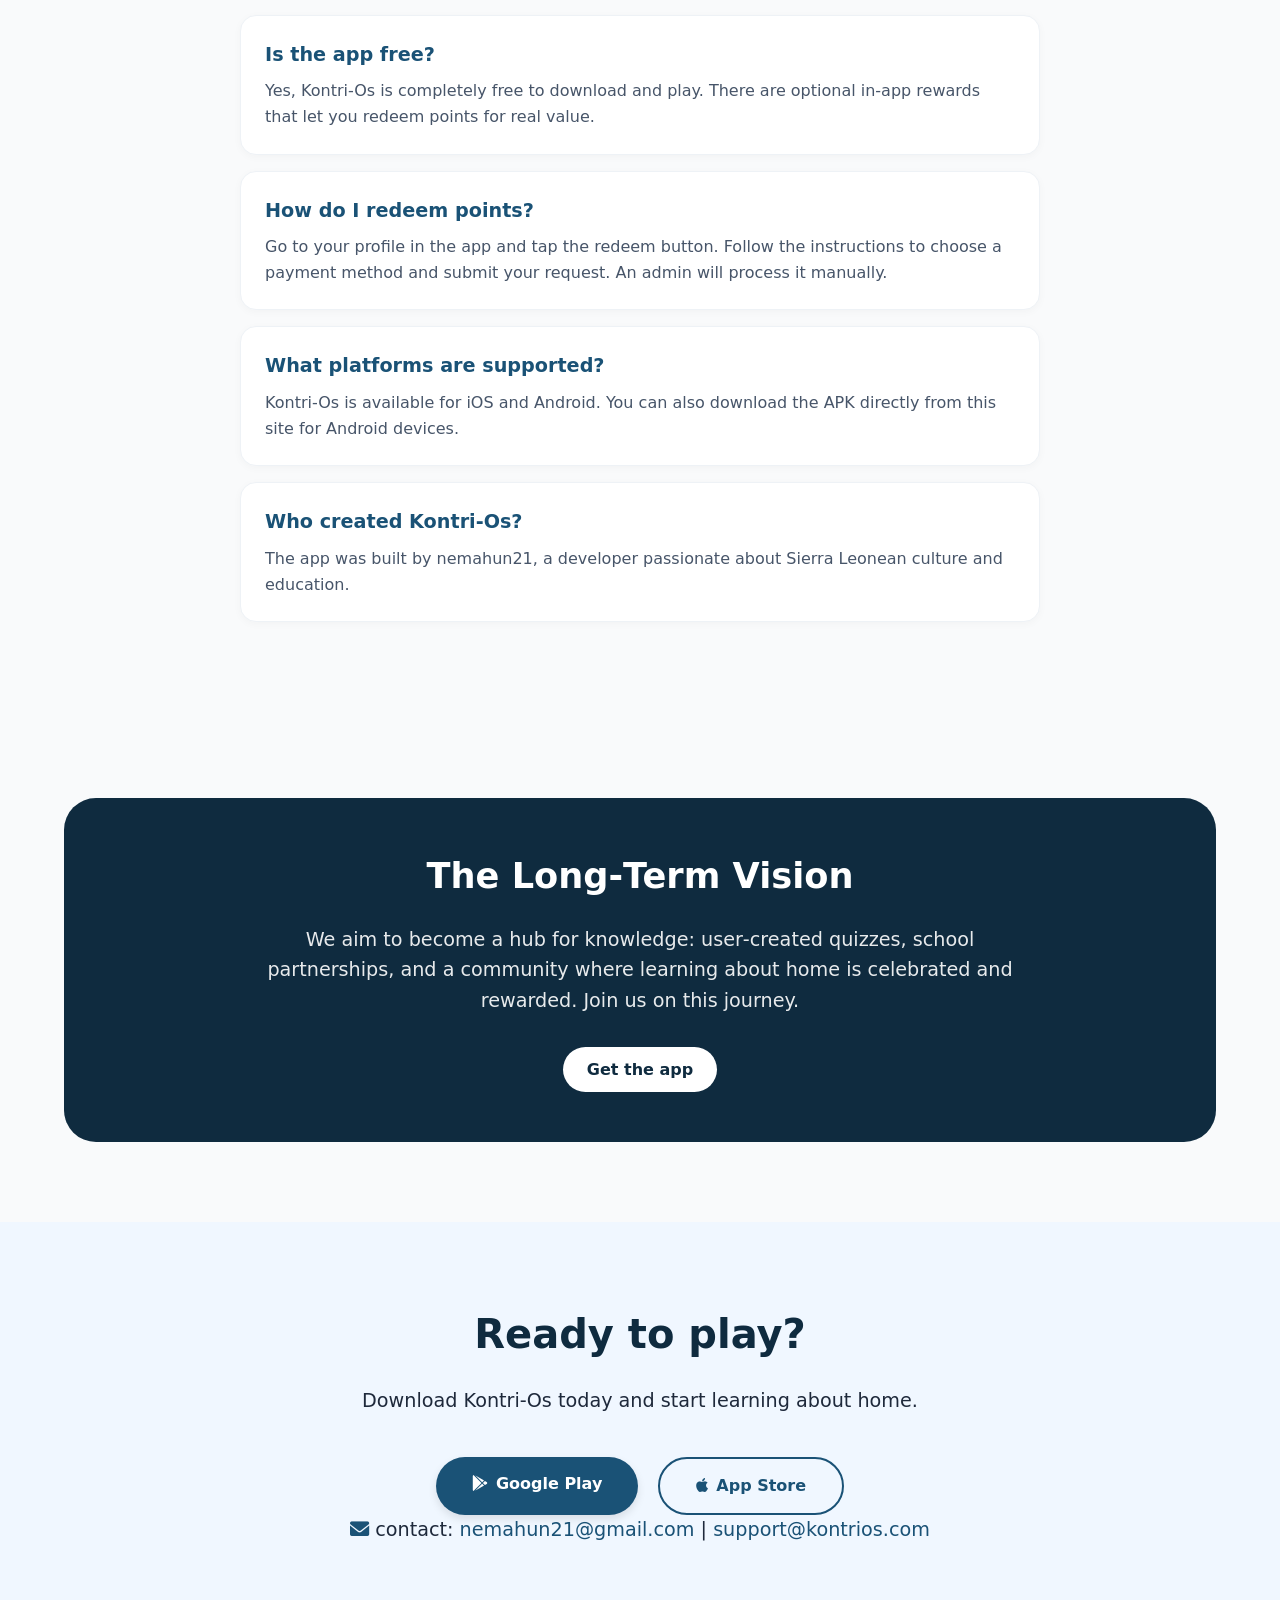
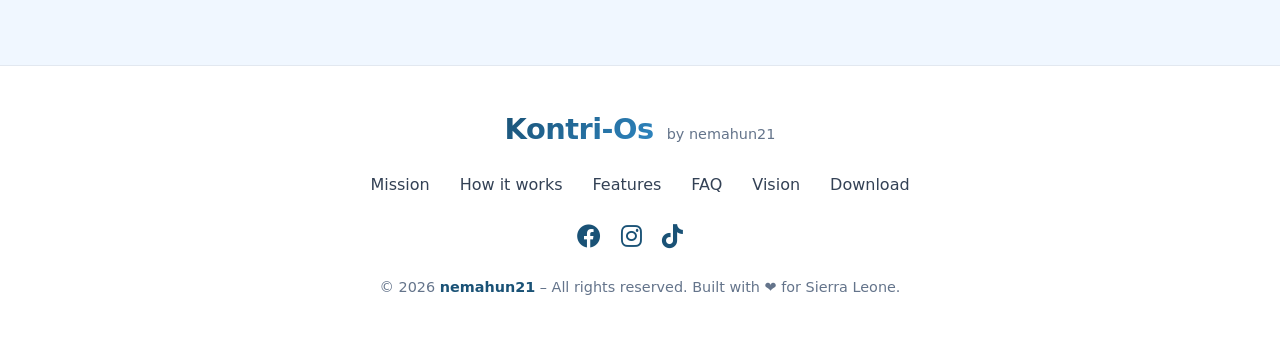
==== commit f70337d1: "Add app logo" ====
--- a/index.html
+++ b/index.html
@@ -42,7 +42,7 @@
       </div>
       <div class="hero-image">
         <!-- Replace with actual app screenshot -->
-        <img src="images/homepage.png" alt="Kontri-Os app screen">
+        <img src="images/kontrios.png" alt="Kontri-Os app screen">
         <!-- <img src="app-screenshot.png" alt="Kontri-Os app screens"> -->
       </div>
     </div>
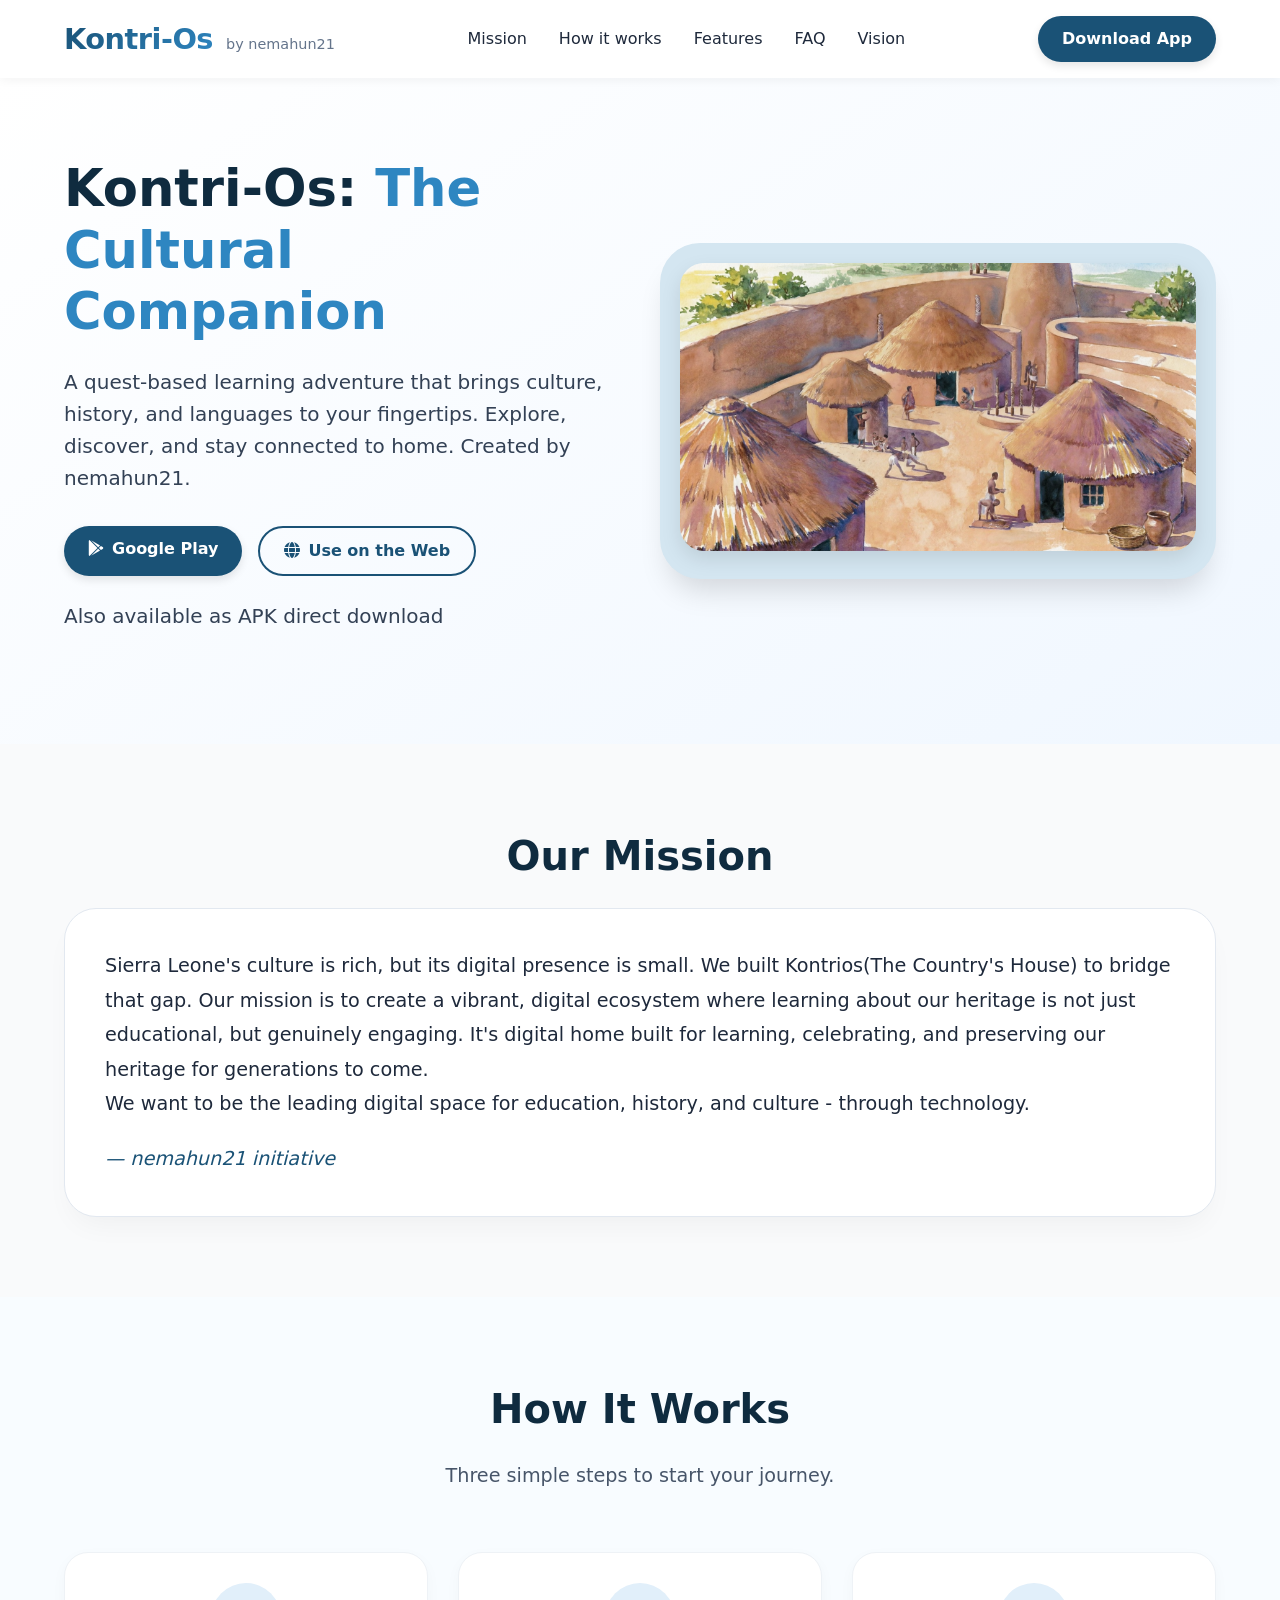
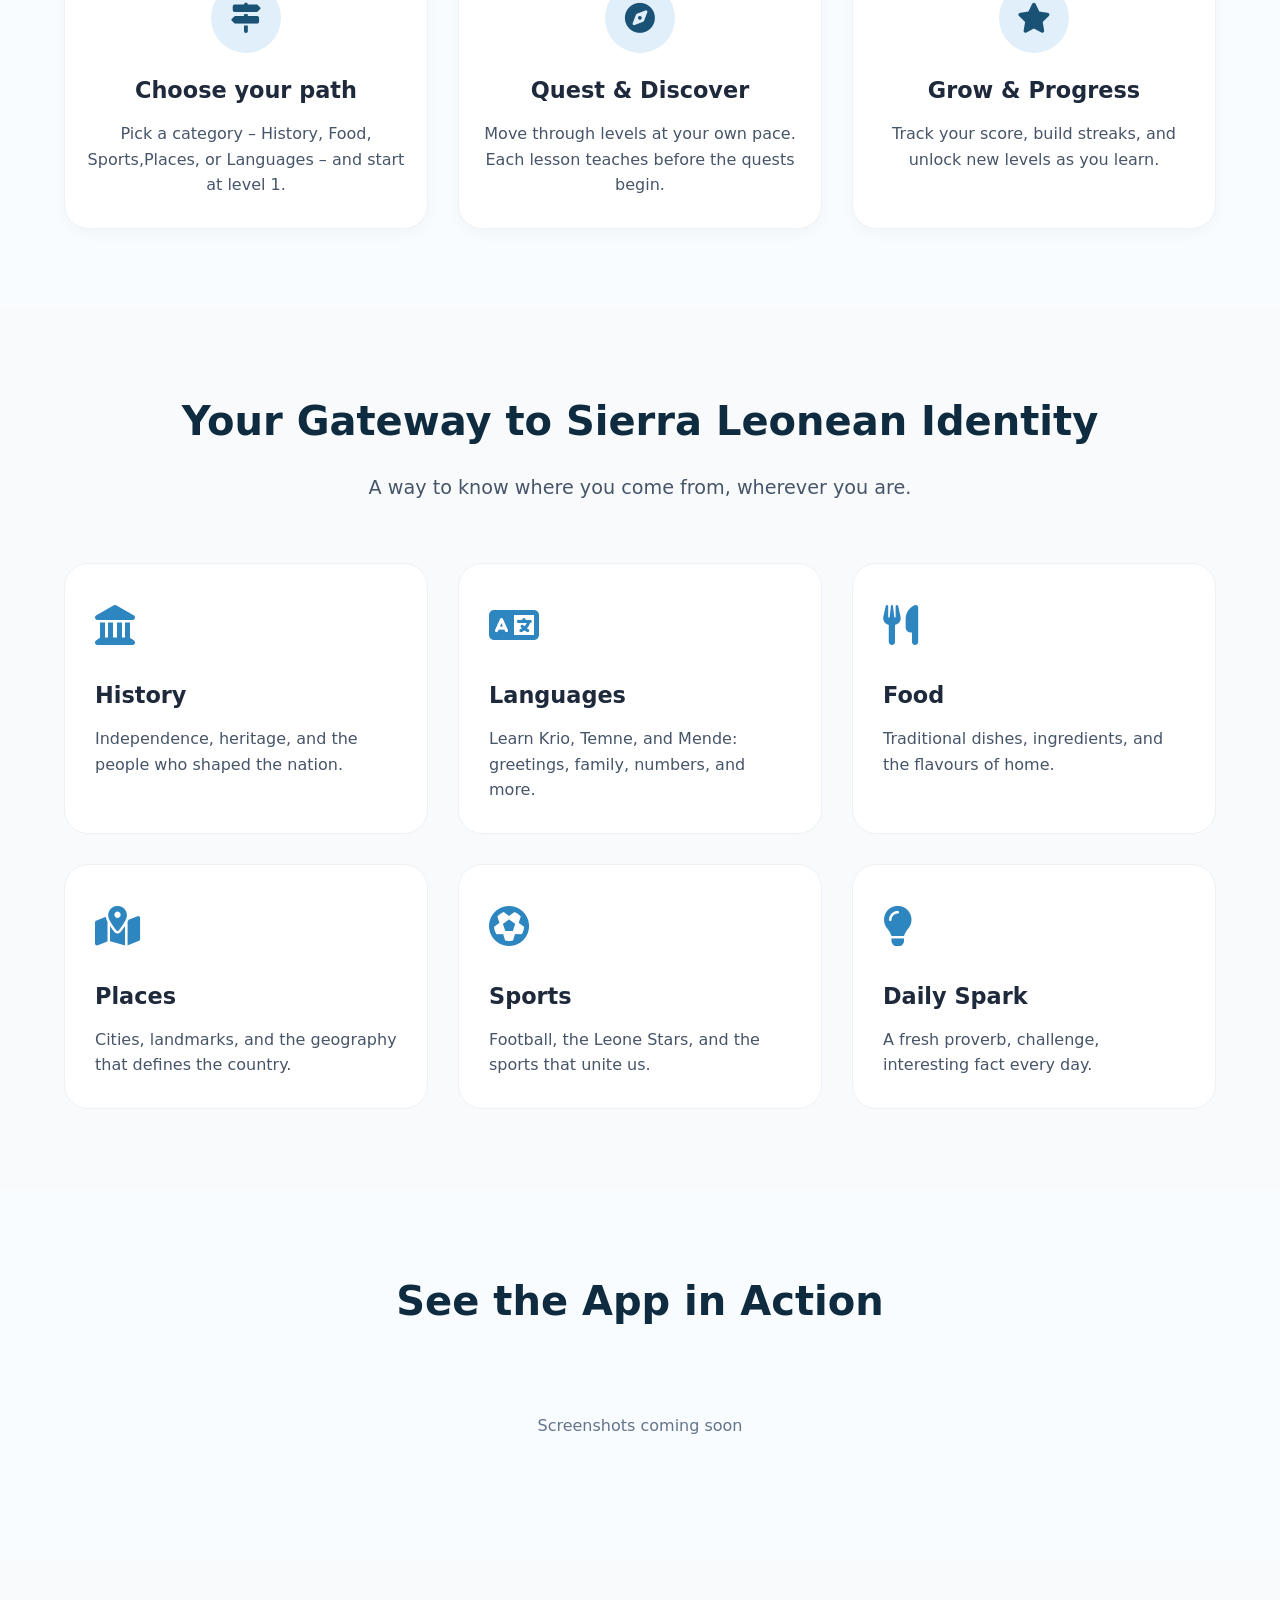
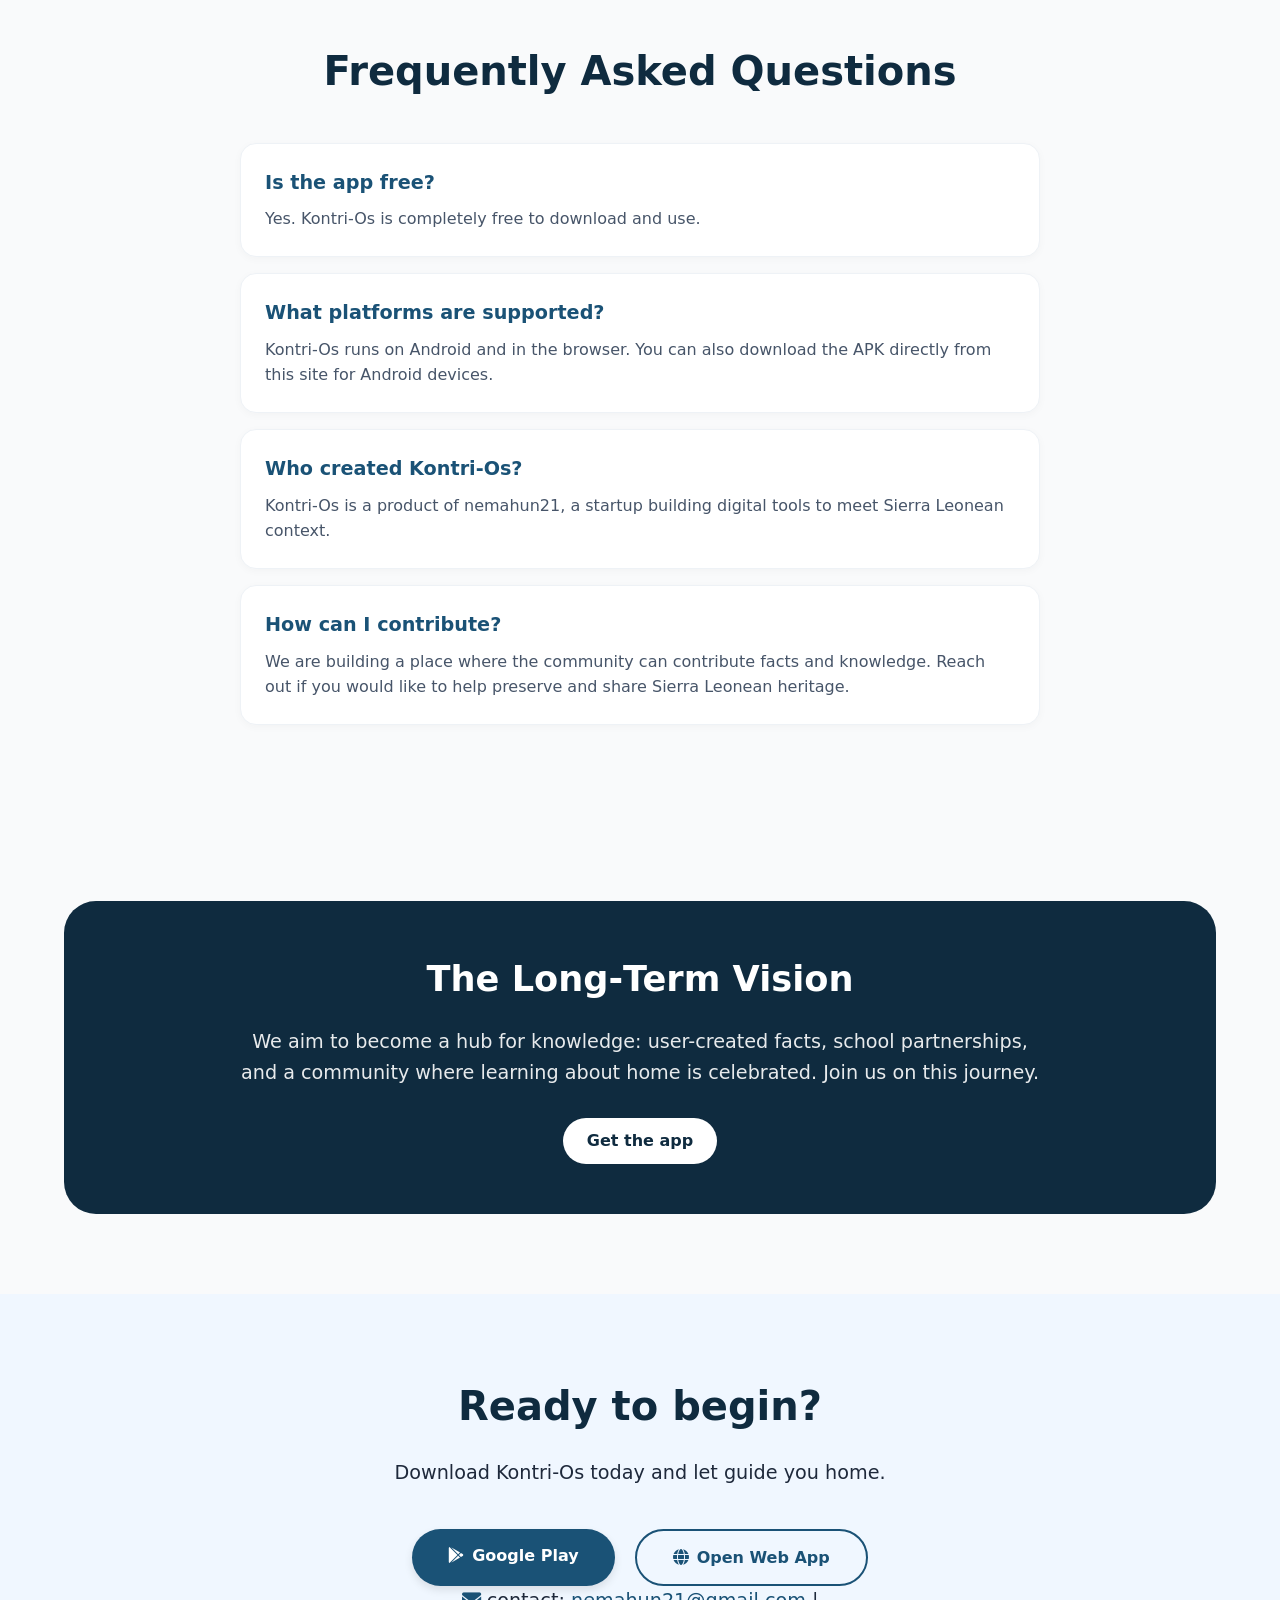
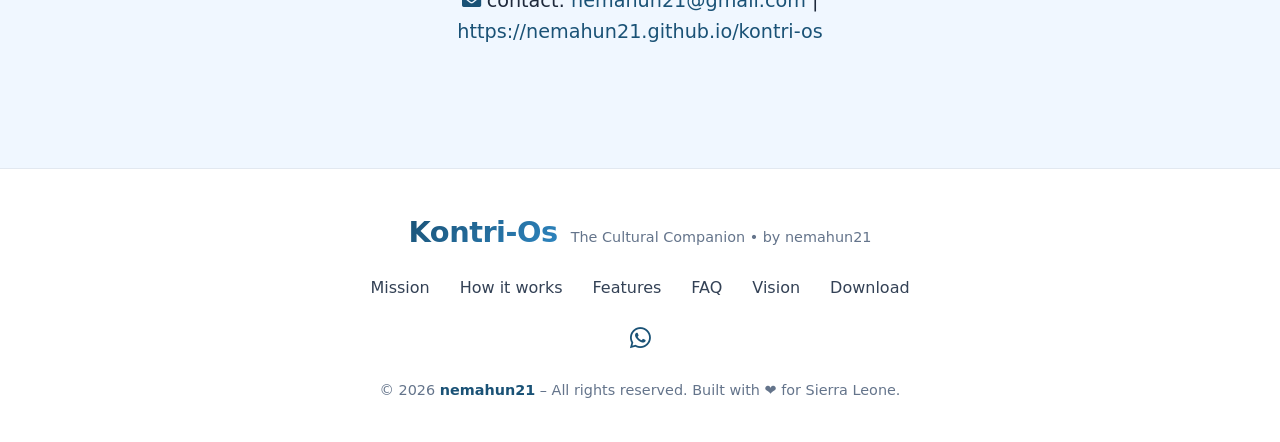
==== commit 842fe7e6: "Update1 landing page:" ====
--- a/index.html
+++ b/index.html
@@ -1,14 +1,14 @@
 <!DOCTYPE html>
 <html lang="en">
+
 <head>
   <meta charset="UTF-8">
   <meta name="viewport" content="width=device-width, initial-scale=1.0">
-  <title>Kontri-Os – Learn Sierra Leone, Your Way</title>
-  <!-- Font Awesome Icons -->
+  <title>Kontri-Os: The Cultural Companion</title>
   <link rel="stylesheet" href="https://cdnjs.cloudflare.com/ajax/libs/font-awesome/6.0.0-beta3/css/all.min.css">
-  <!-- External CSS -->
   <link rel="stylesheet" href="style.css">
 </head>
+
 <body>
   <!-- Navigation -->
   <nav class="navbar">
@@ -32,18 +32,17 @@
   <section class="hero">
     <div class="container">
       <div>
-        <h1>Learn Sierra Leone, <span>Your Way</span></h1>
-        <p>A fun, rewarding quiz app that brings Krio, history, and culture to your fingertips. Play, earn tokens, and connect with home – created by nemahun21.</p>
+        <h1>Kontri‑Os: <span>The Cultural Companion</span></h1>
+        <p>A quest-based learning adventure that brings culture, history, and languages to your fingertips. Explore,
+          discover, and stay connected to home. Created by nemahun21.</p>
         <div class="hero-buttons">
           <a href="#" class="btn"><i class="fab fa-google-play" style="margin-right: 8px;"></i>Google Play</a>
-          <a href="#" class="btn btn-outline"><i class="fab fa-apple" style="margin-right: 8px;"></i>App Store</a>
+          <a href="#" class="btn btn-outline"><i class="fas fa-globe" style="margin-right: 8px;"></i>Use on the Web</a>
         </div>
         <p class="apk-note">Also available as APK direct download</p>
       </div>
       <div class="hero-image">
-        <!-- Replace with actual app screenshot -->
         <img src="images/kontrios.png" alt="Kontri-Os app screen">
-        <!-- <img src="app-screenshot.png" alt="Kontri-Os app screens"> -->
       </div>
     </div>
   </section>
@@ -53,7 +52,11 @@
     <div class="container">
       <h2 class="section-title">Our Mission</h2>
       <div class="mission-box">
-        <p>Sierra Leone's story is rich, but its digital presence is small. We built Kontri‑Os to fill that gap. Our mission is to create a vibrant, local digital ecosystem where learning about our heritage is not just educational, but genuinely fun and rewarding. We're not just building an app; we're building a community that celebrates and preserves Sierra Leonean culture for generations to come.</p>
+        <p>Sierra Leone's culture is rich, but its digital presence is small. We built Kontrios(The Country's House) to
+          bridge that gap. Our mission is to create a vibrant, digital ecosystem where learning about our heritage is
+          not just educational, but genuinely engaging. It's digital home built for learning, celebrating, and
+          preserving our heritage for generations to come.</p>
+        <p>We want to be the leading digital space for education, history, and culture - through technology.</p>
         <div class="byline">— nemahun21 initiative</div>
       </div>
     </div>
@@ -63,27 +66,22 @@
   <section id="how" class="section" style="background: #f8fcff;">
     <div class="container">
       <h2 class="section-title">How It Works</h2>
-      <p class="section-sub">Four simple steps to start learning and earning.</p>
+      <p class="section-sub">Three simple steps to start your journey.</p>
       <div class="steps-grid">
         <div class="step-card">
           <div class="step-icon"><i class="fas fa-map-signs"></i></div>
           <h3>Choose your path</h3>
-          <p>Pick a category – History, Krio, Food, Sports, Places, Audio Round – and start at level 1.</p>
+          <p>Pick a category – History, Food, Sports,Places, or Languages – and start at level 1.</p>
         </div>
         <div class="step-card">
-          <div class="step-icon"><i class="fas fa-gamepad"></i></div>
-          <h3>Play & Learn</h3>
-          <p>Answer questions in multiple formats. Each level has 3 fixed questions – fair for everyone.</p>
+          <div class="step-icon"><i class="fas fa-compass"></i></div>
+          <h3>Quest & Discover</h3>
+          <p>Move through levels at your own pace. Each lesson teaches before the quests begin.</p>
         </div>
         <div class="step-card">
           <div class="step-icon"><i class="fas fa-star"></i></div>
-          <h3>Earn & Progress</h3>
-          <p>Get points for correct answers. Use hints (costs points) or unlock next levels by completing.</p>
-        </div>
-        <div class="step-card">
-          <div class="step-icon"><i class="fas fa-coins"></i></div>
-          <h3>Get rewarded</h3>
-          <p>Your total points turn into tokens. Redeem via local telecom networks – your knowledge pays off.</p>
+          <h3>Grow & Progress</h3>
+          <p>Track your score, build streaks, and unlock new levels as you learn.</p>
         </div>
       </div>
     </div>
@@ -92,44 +90,44 @@
   <!-- Features -->
   <section id="features" class="section">
     <div class="container">
-      <h2 class="section-title">Built for Sierra Leone</h2>
-      <p class="section-sub">Interactive, engaging question types you won't find anywhere else.</p>
+      <h2 class="section-title">Your Gateway to Sierra Leonean Identity</h2>
+      <p class="section-sub">A way to know where you come from, wherever you are.</p>
       <div class="features-grid">
         <div class="feature-card">
-          <div class="feature-icon"><i class="fas fa-check-circle"></i></div>
-          <h3>Multiple Choice</h3>
-          <p>Classic format with instant feedback and explanation.</p>
-        </div>
-        <div class="feature-card">
-          <div class="feature-icon"><i class="fas fa-arrows-alt"></i></div>
-          <h3>Drag & Drop</h3>
-          <p>Match images or words – perfect for language and landmarks.</p>
-        </div>
-        <div class="feature-card">
-          <div class="feature-icon"><i class="fas fa-images"></i></div>
-          <h3>Image Choice</h3>
-          <p>Select the correct picture from a grid.</p>
-        </div>
-        <div class="feature-card">
-          <div class="feature-icon"><i class="fas fa-headphones"></i></div>
-          <h3>Audio Rounds</h3>
-          <p>Name that tune or sound.</p>
-        </div>
-        <div class="feature-card">
-          <div class="feature-icon"><i class="fas fa-puzzle-piece"></i></div>
-          <h3>Match Pairs</h3>
-          <p>Connect terms with definitions or images.</p>
-        </div>
-        <div class="feature-card">
-          <div class="feature-icon"><i class="fas fa-calendar-alt"></i></div>
-          <h3>Daily Challenge</h3>
-          <p>Fresh questions every day to build streaks and earn bonuses.</p>
-        </div>
-      </div>
-    </div>
-  </section>
-
-  <!-- Screenshots (optional) -->
+          <div class="feature-icon"><i class="fas fa-landmark"></i></div>
+          <h3>History</h3>
+          <p>Independence, heritage, and the people who shaped the nation.</p>
+        </div>
+        <div class="feature-card">
+          <div class="feature-icon"><i class="fas fa-language"></i></div>
+          <h3>Languages</h3>
+          <p>Learn Krio, Temne, and Mende: greetings, family, numbers, and more.</p>
+        </div>
+        <div class="feature-card">
+          <div class="feature-icon"><i class="fas fa-utensils"></i></div>
+          <h3>Food</h3>
+          <p>Traditional dishes, ingredients, and the flavours of home.</p>
+        </div>
+        <div class="feature-card">
+          <div class="feature-icon"><i class="fas fa-map-marked-alt"></i></div>
+          <h3>Places</h3>
+          <p>Cities, landmarks, and the geography that defines the country.</p>
+        </div>
+        <div class="feature-card">
+          <div class="feature-icon"><i class="fas fa-futbol"></i></div>
+          <h3>Sports</h3>
+          <p>Football, the Leone Stars, and the sports that unite us.</p>
+        </div>
+        <div class="feature-card">
+          <div class="feature-icon"><i class="fas fa-lightbulb"></i></div>
+          <h3>Daily Spark</h3>
+          <p>A fresh proverb, challenge, interesting fact every day.</p>
+        </div>
+      </div>
+    </div>
+  </section>
+
+  <!-- Screenshots -->
   <section class="section" style="background: #f8fcff;">
     <div class="container">
       <h2 class="section-title">See the App in Action</h2>
@@ -137,7 +135,6 @@
         <img src="images/screenshot1.jpg" alt="Screenshot 1" onerror="this.style.display='none'">
         <img src="images/screenshot2.jpg" alt="Screenshot 2" onerror="this.style.display='none'">
         <img src="images/screenshot3.jpg" alt="Screenshot 3" onerror="this.style.display='none'">
-        <!-- Fallback if images missing -->
         <div class="fallback-text">Screenshots coming soon</div>
       </div>
     </div>
@@ -150,19 +147,21 @@
       <div class="faq-grid">
         <div class="faq-item">
           <h3>Is the app free?</h3>
-          <p>Yes, Kontri-Os is completely free to download and play. There are optional in-app rewards that let you redeem points for real value.</p>
-        </div>
-        <div class="faq-item">
-          <h3>How do I redeem points?</h3>
-          <p>Go to your profile in the app and tap the redeem button. Follow the instructions to choose a payment method and submit your request. An admin will process it manually.</p>
+          <p>Yes. Kontri-Os is completely free to download and use.</p>
         </div>
         <div class="faq-item">
           <h3>What platforms are supported?</h3>
-          <p>Kontri-Os is available for iOS and Android. You can also download the APK directly from this site for Android devices.</p>
+          <p>Kontri-Os runs on Android and in the browser. You can also download the APK directly from this site for
+            Android devices.</p>
         </div>
         <div class="faq-item">
           <h3>Who created Kontri-Os?</h3>
-          <p>The app was built by nemahun21, a developer passionate about Sierra Leonean culture and education.</p>
+          <p>Kontri-Os is a product of nemahun21, a startup building digital tools to meet Sierra Leonean context.</p>
+        </div>
+        <div class="faq-item">
+          <h3>How can I contribute?</h3>
+          <p>We are building a place where the community can contribute facts and knowledge. Reach out if you would like
+            to help preserve and share Sierra Leonean heritage.</p>
         </div>
       </div>
     </div>
@@ -173,7 +172,8 @@
     <div class="container">
       <div class="vision-box">
         <h2>The Long‑Term Vision</h2>
-        <p>We aim to become a hub for knowledge: user‑created quizzes, school partnerships, and a community where learning about home is celebrated and rewarded. Join us on this journey.</p>
+        <p>We aim to become a hub for knowledge: user-created facts, school partnerships, and a community where learning
+          about home is celebrated. Join us on this journey.</p>
         <a href="#download" class="btn btn-outline">Get the app</a>
       </div>
     </div>
@@ -182,14 +182,15 @@
   <!-- Download / Contact -->
   <section id="download" class="section download-section">
     <div class="container">
-      <h2 class="section-title">Ready to play?</h2>
-      <p>Download Kontri‑Os today and start learning about home.</p>
+      <h2 class="section-title">Ready to begin?</h2>
+      <p>Download Kontri‑Os today and let guide you home.</p>
       <div class="download-buttons">
         <a href="#" class="btn"><i class="fab fa-google-play" style="margin-right: 8px;"></i>Google Play</a>
-        <a href="#" class="btn btn-outline"><i class="fab fa-apple" style="margin-right: 8px;"></i>App Store</a>
+        <a href="#" class="btn btn-outline"><i class="fas fa-globe" style="margin-right: 8px;"></i>Open Web App</a>
       </div>
       <p class="contact-info">
-        <i class="fas fa-envelope"></i> contact: <a href="mailto:nemahun21@gmail.com">nemahun21@gmail.com</a> | <a href="mailto:support@kontrios.com">support@kontrios.com</a>
+        <i class="fas fa-envelope"></i> contact: <a href="mailto:nemahun21@gmail.com">nemahun21@gmail.com</a> | <a
+          href="mailto:https://nemahun21.github.io/kontri-os">https://nemahun21.github.io/kontri-os</a>
       </p>
     </div>
   </section>
@@ -199,7 +200,7 @@
     <div class="container">
       <div>
         <span class="logo">Kontri‑Os</span>
-        <span class="brand-by">by nemahun21</span>
+        <span class="brand-by">The Cultural Companion • by nemahun21</span>
       </div>
       <div class="footer-links">
         <a href="#mission">Mission</a>
@@ -210,10 +211,9 @@
         <a href="#download">Download</a>
       </div>
       <div class="social-icons">
-        <a href="#"><i class="fab fa-facebook"></i></a>
-        <a href="#"><i class="fab fa-instagram"></i></a>
-        <a href="#"><i class="fab fa-tiktok"></i></a>
-        <a href="#"><i class="fab fa-x-twitter"></i></a>
+        <a href="https://wa.me/23276147751" target="_blank" rel="noopener" aria-label="Chat on WhatsApp">
+          <i class="fab fa-whatsapp"></i>
+        </a>
       </div>
       <div class="footer-copy">
         © 2026 <span class="company">nemahun21</span> – All rights reserved. Built with ❤️ for Sierra Leone.
@@ -221,4 +221,5 @@
     </div>
   </footer>
 </body>
+
 </html>
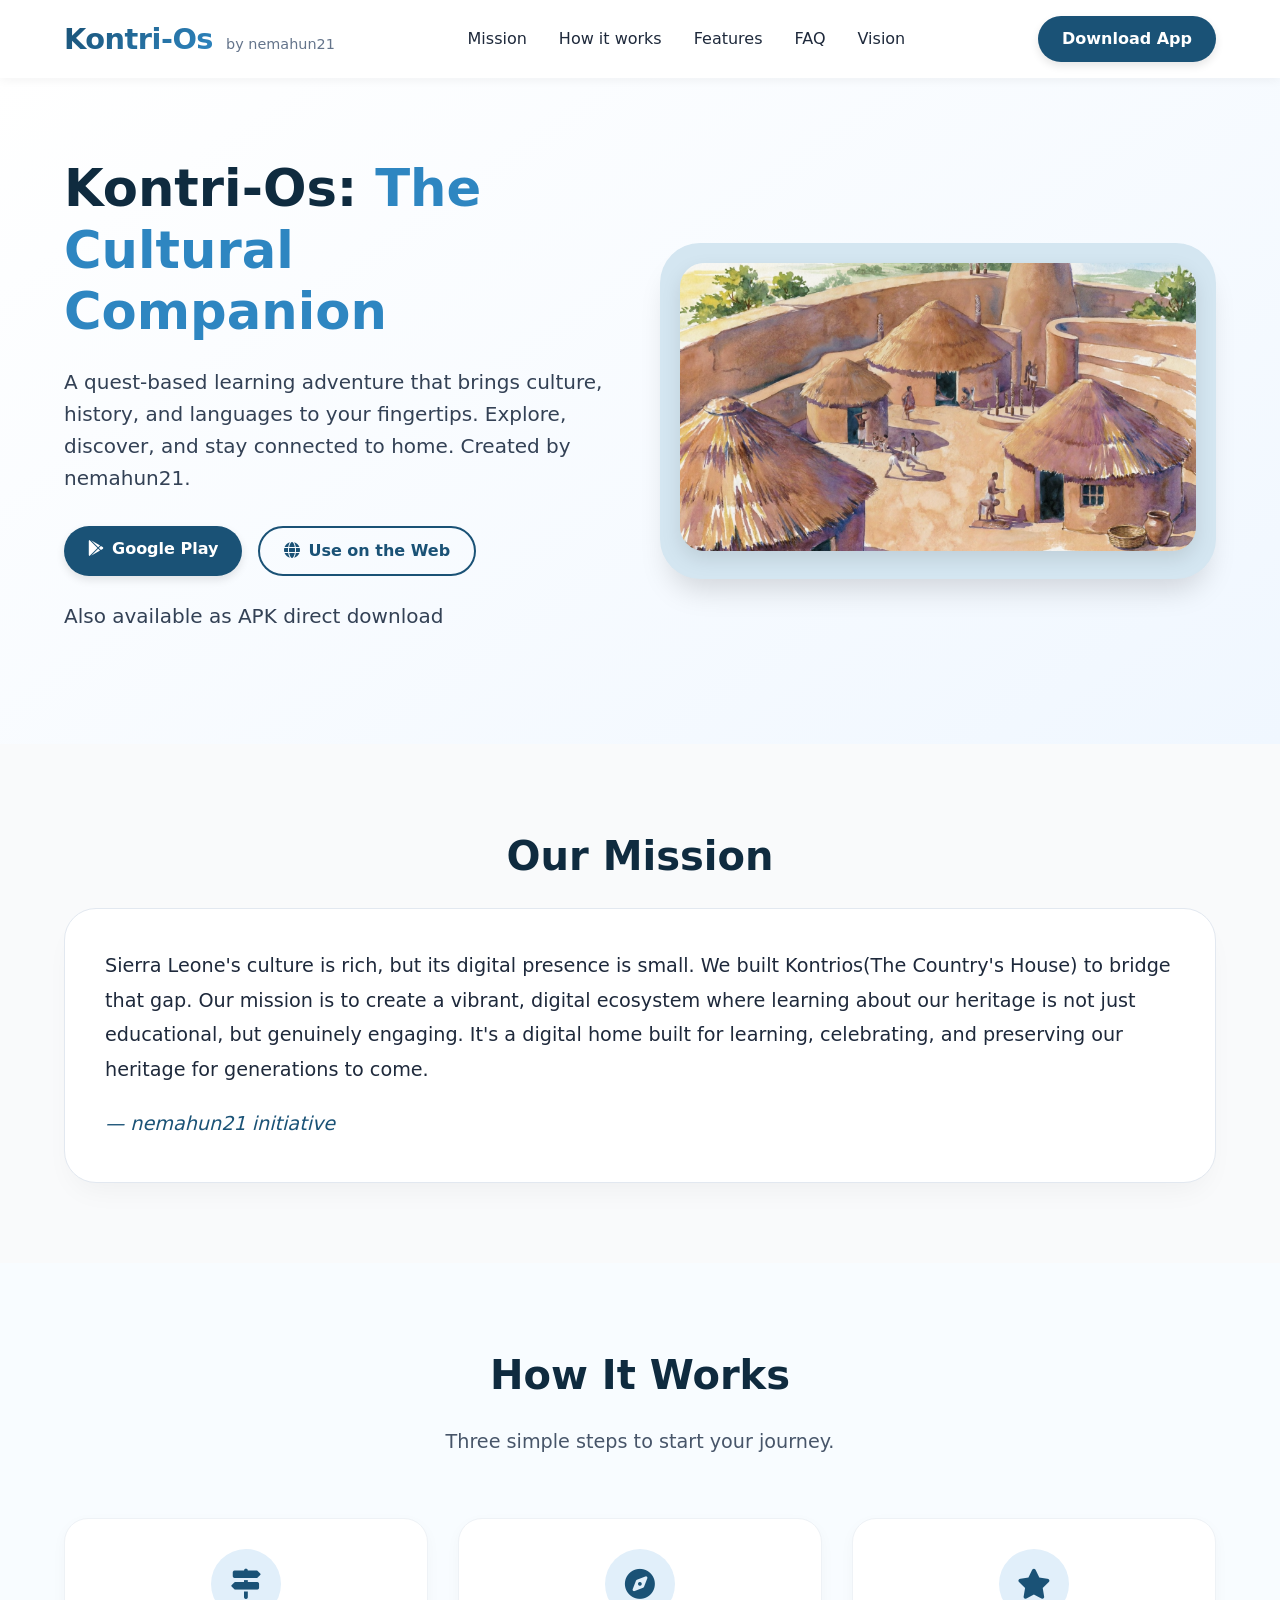
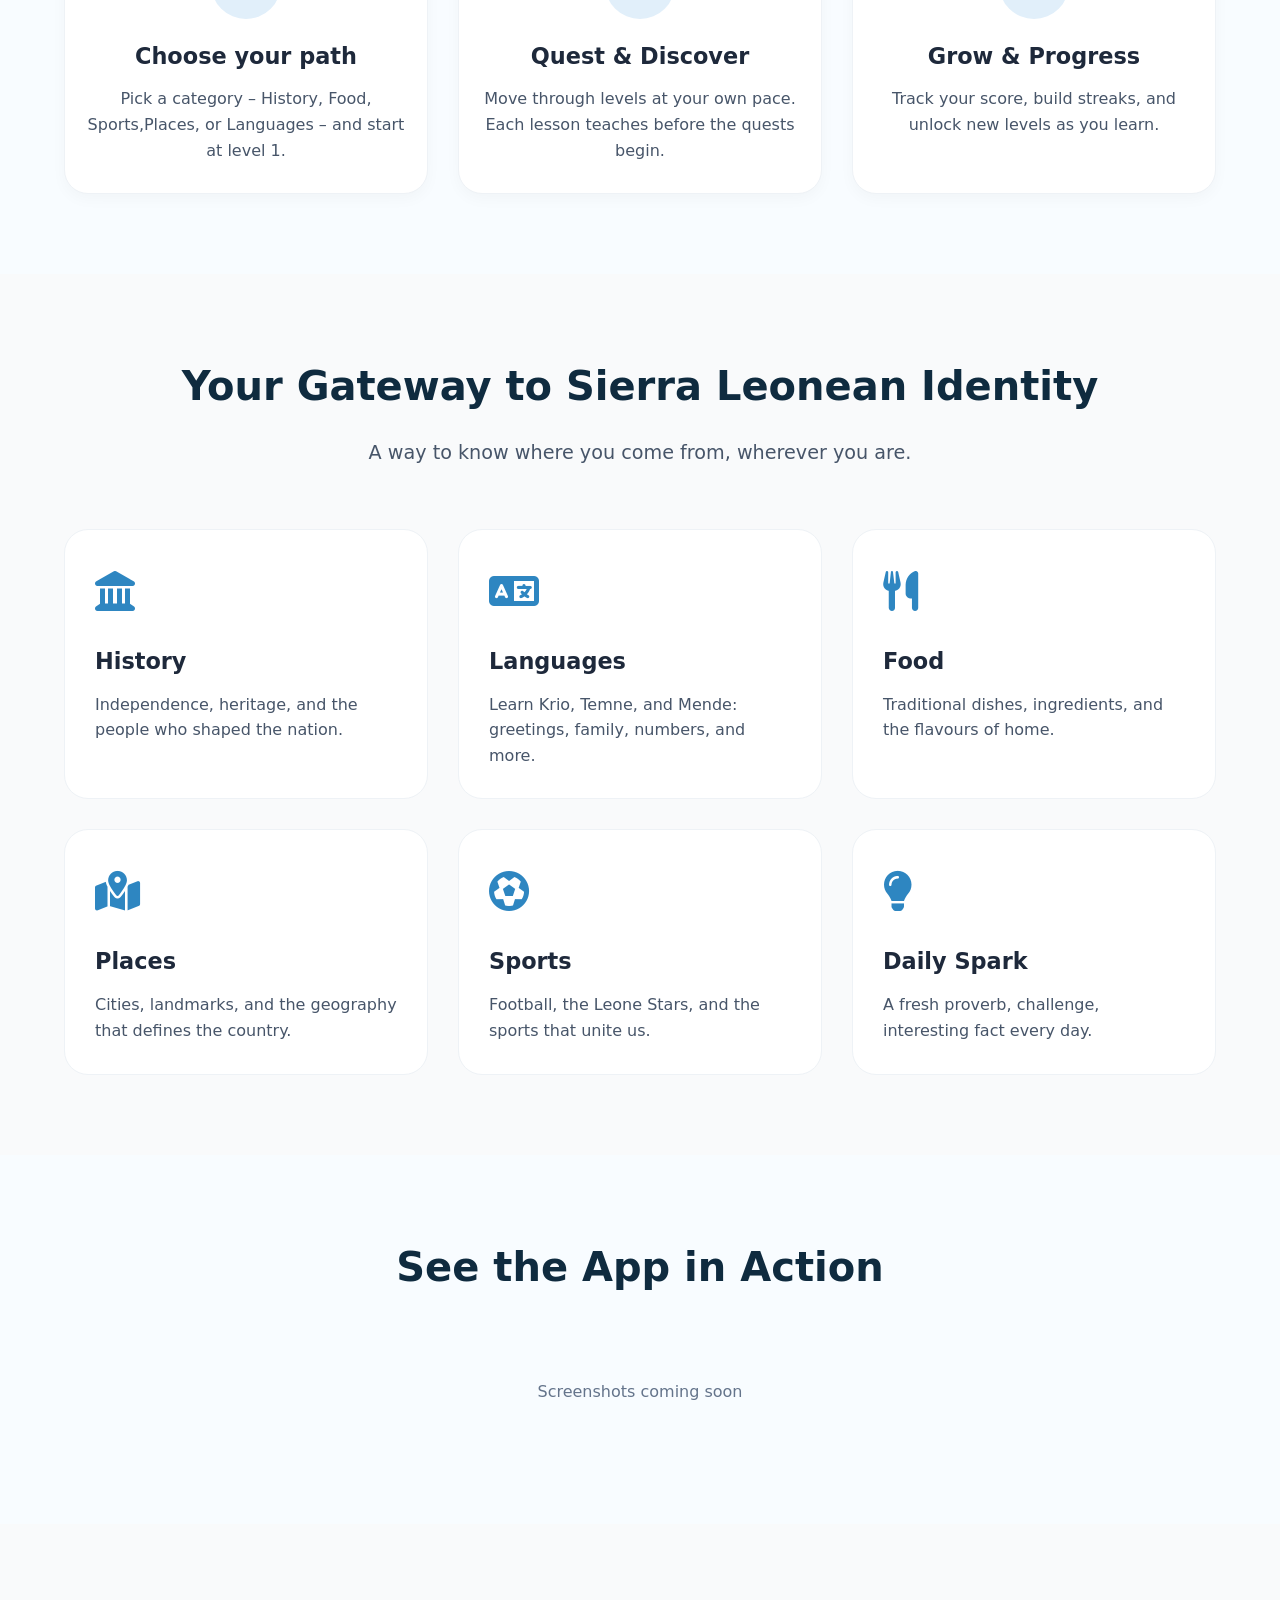
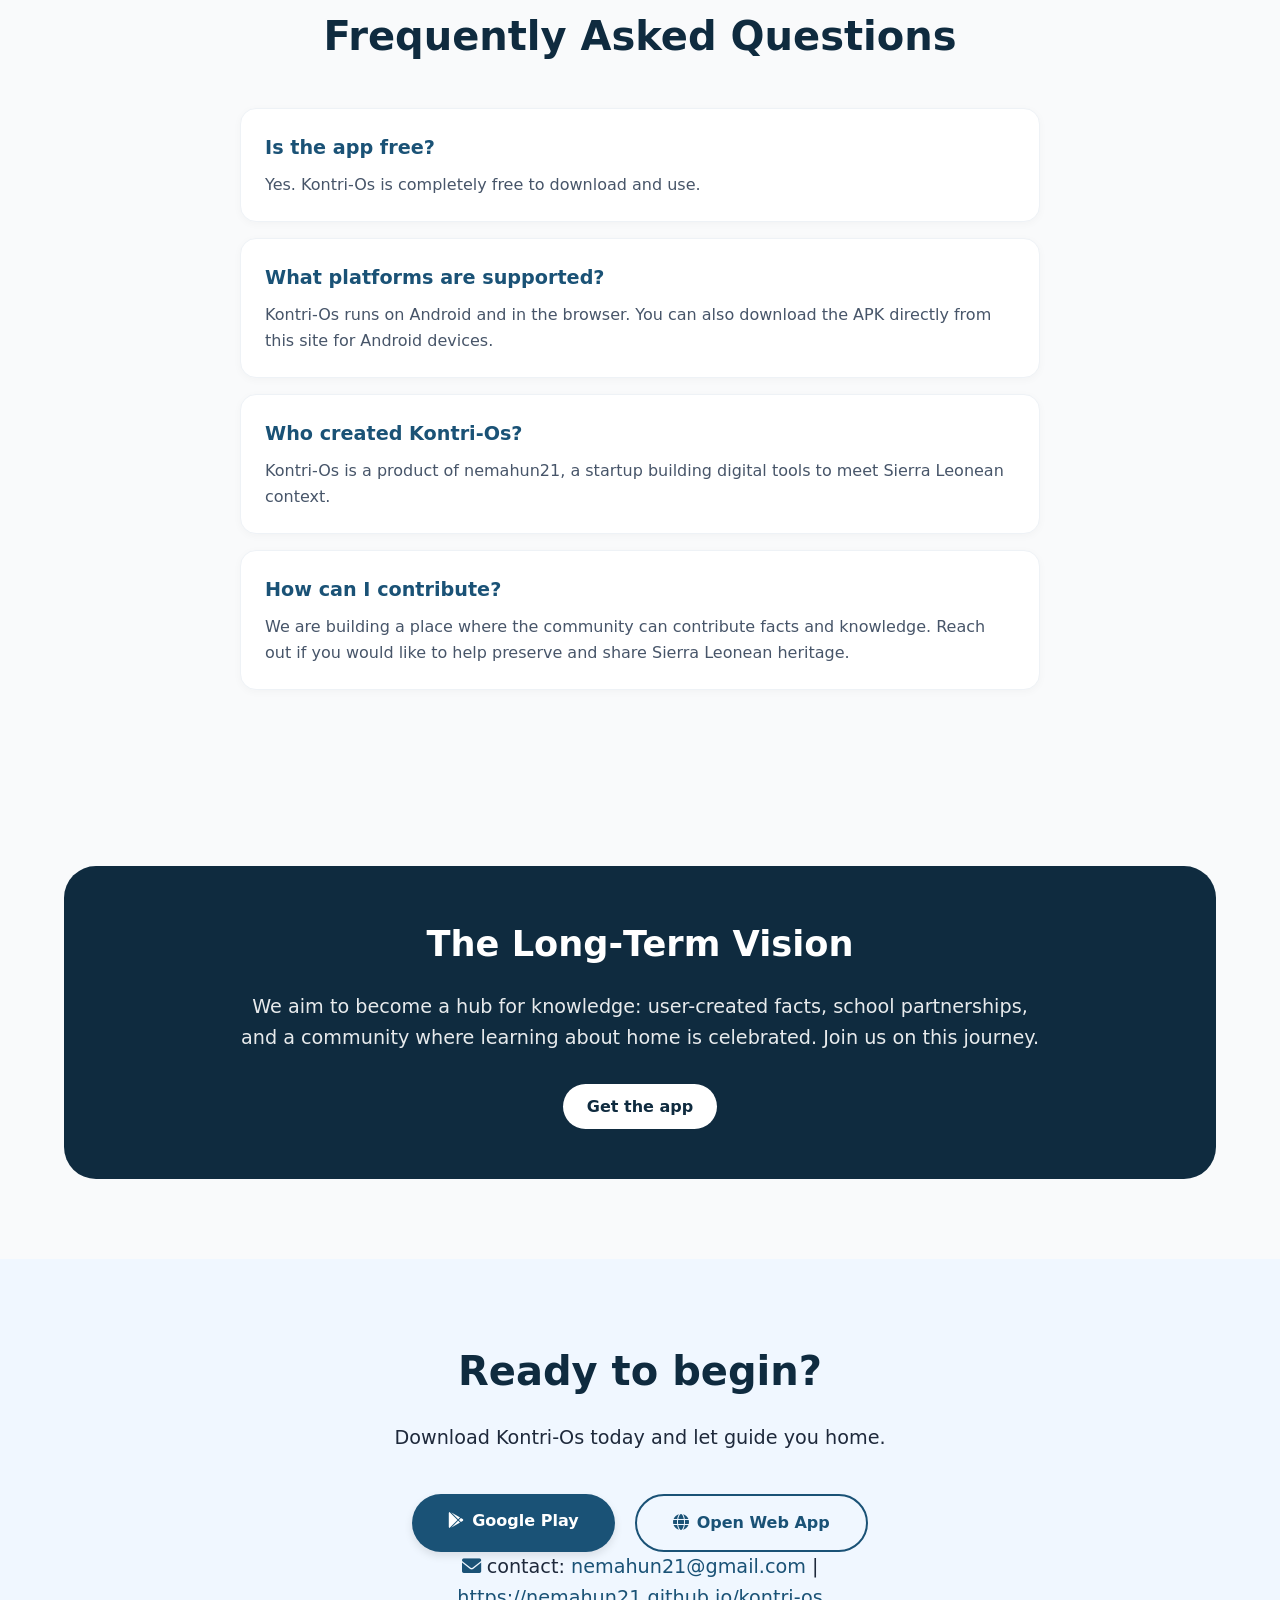
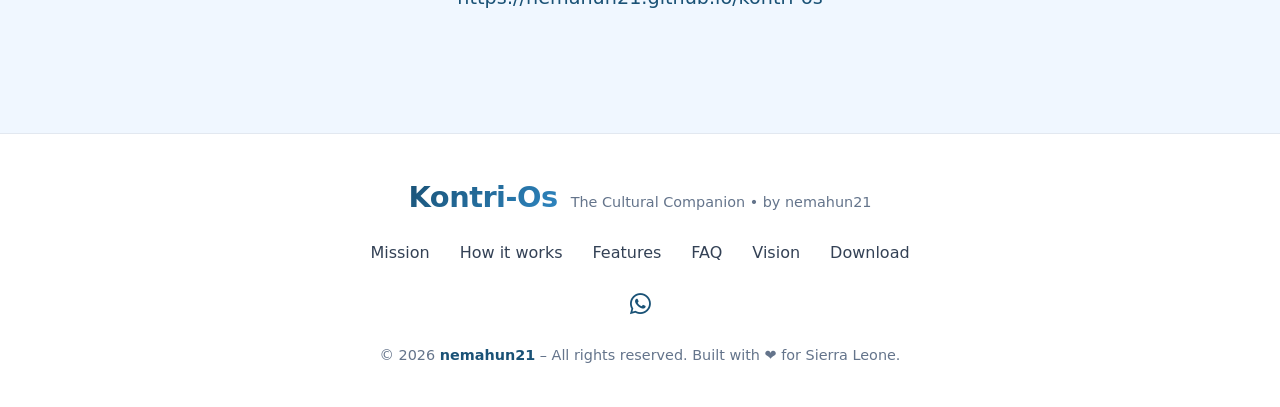
==== commit b855bd21: "Update1" ====
--- a/index.html
+++ b/index.html
@@ -54,9 +54,9 @@
       <div class="mission-box">
         <p>Sierra Leone's culture is rich, but its digital presence is small. We built Kontrios(The Country's House) to
           bridge that gap. Our mission is to create a vibrant, digital ecosystem where learning about our heritage is
-          not just educational, but genuinely engaging. It's digital home built for learning, celebrating, and
+          not just educational, but genuinely engaging. It's a digital home built for learning, celebrating, and
           preserving our heritage for generations to come.</p>
-        <p>We want to be the leading digital space for education, history, and culture - through technology.</p>
+      
         <div class="byline">— nemahun21 initiative</div>
       </div>
     </div>
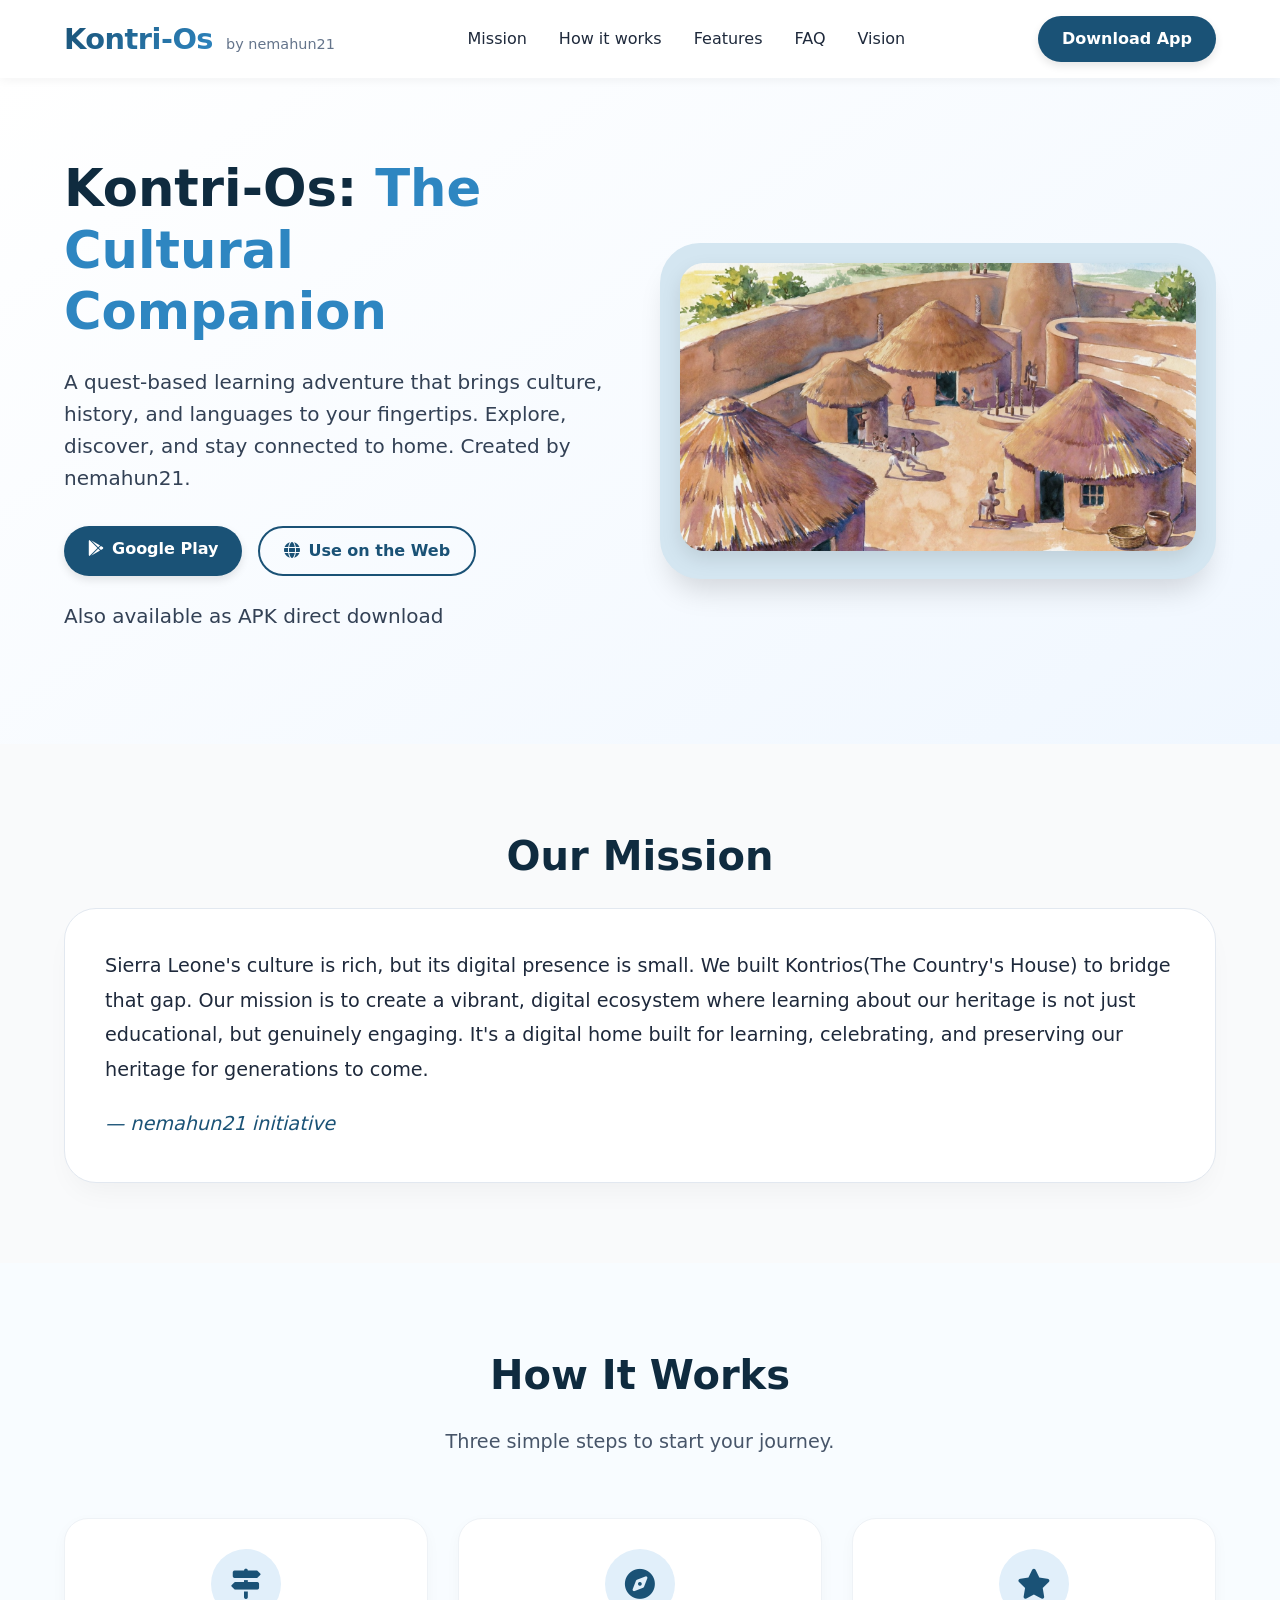
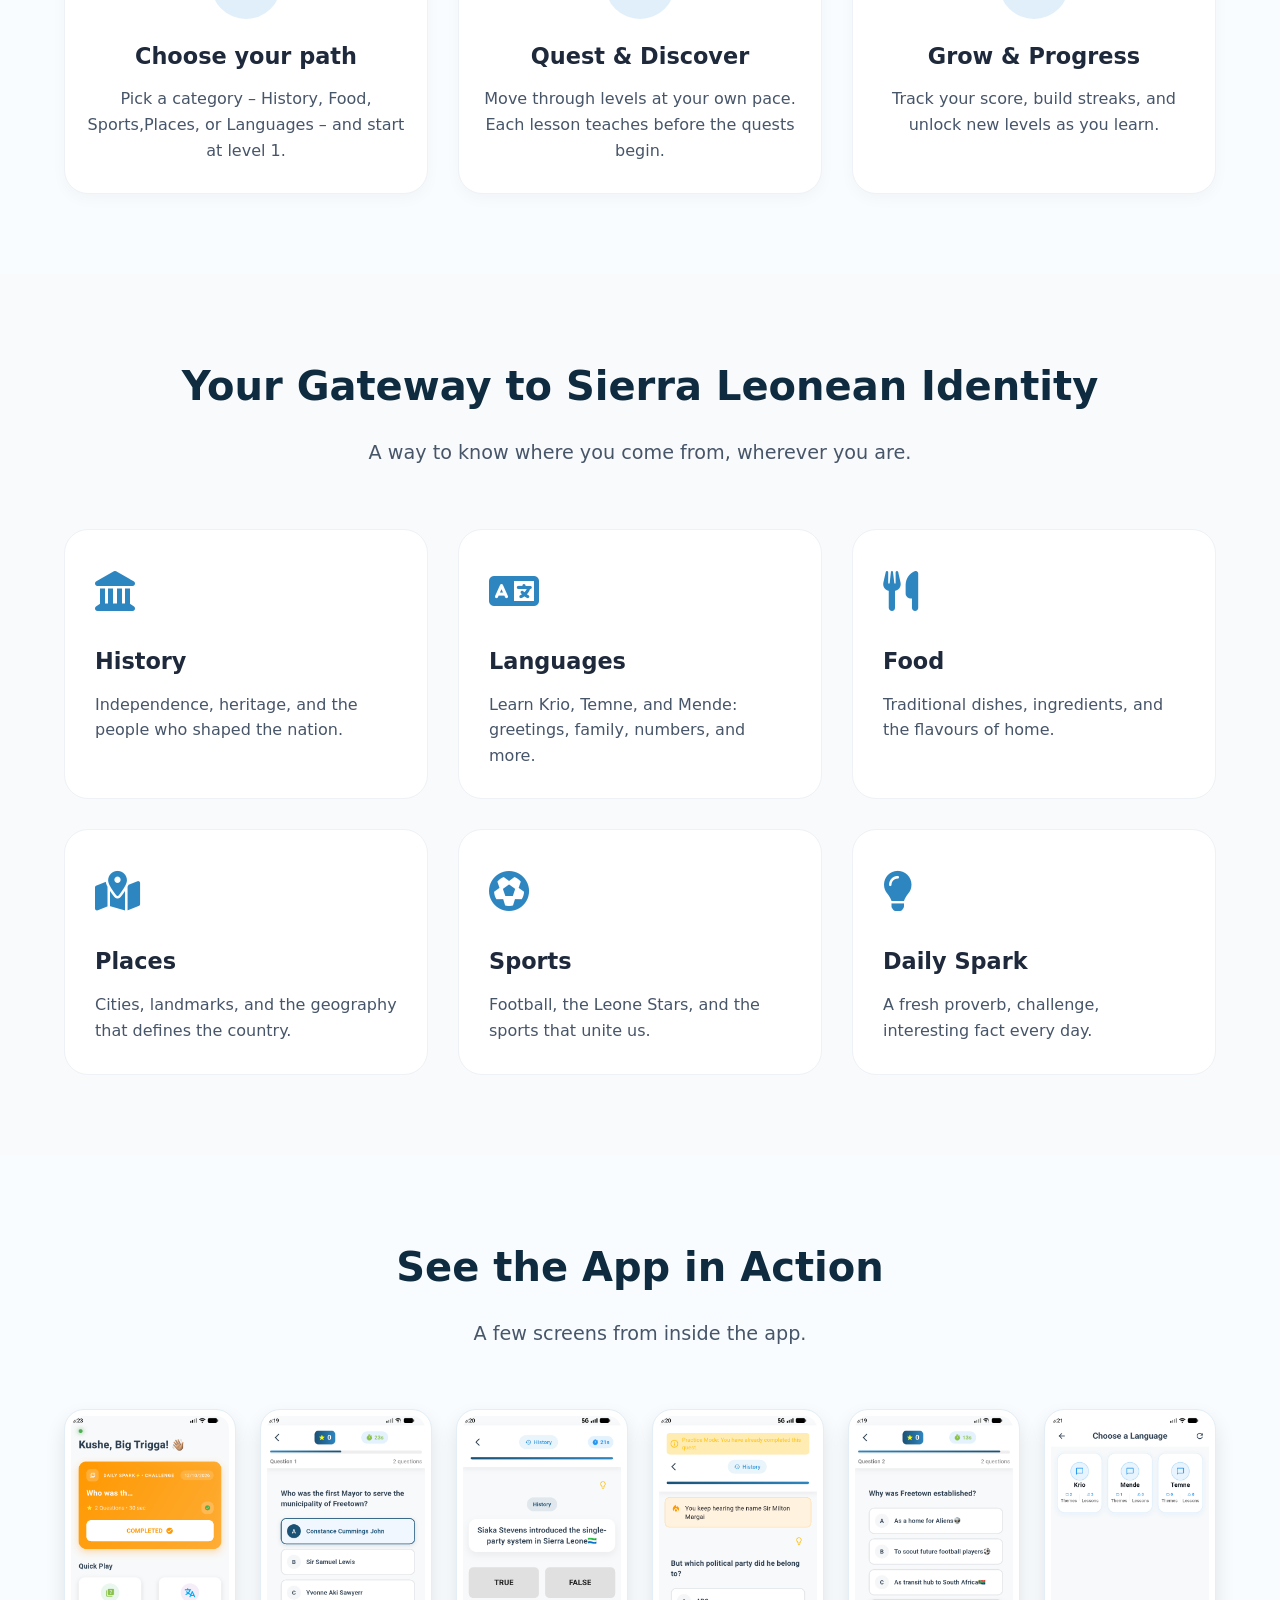
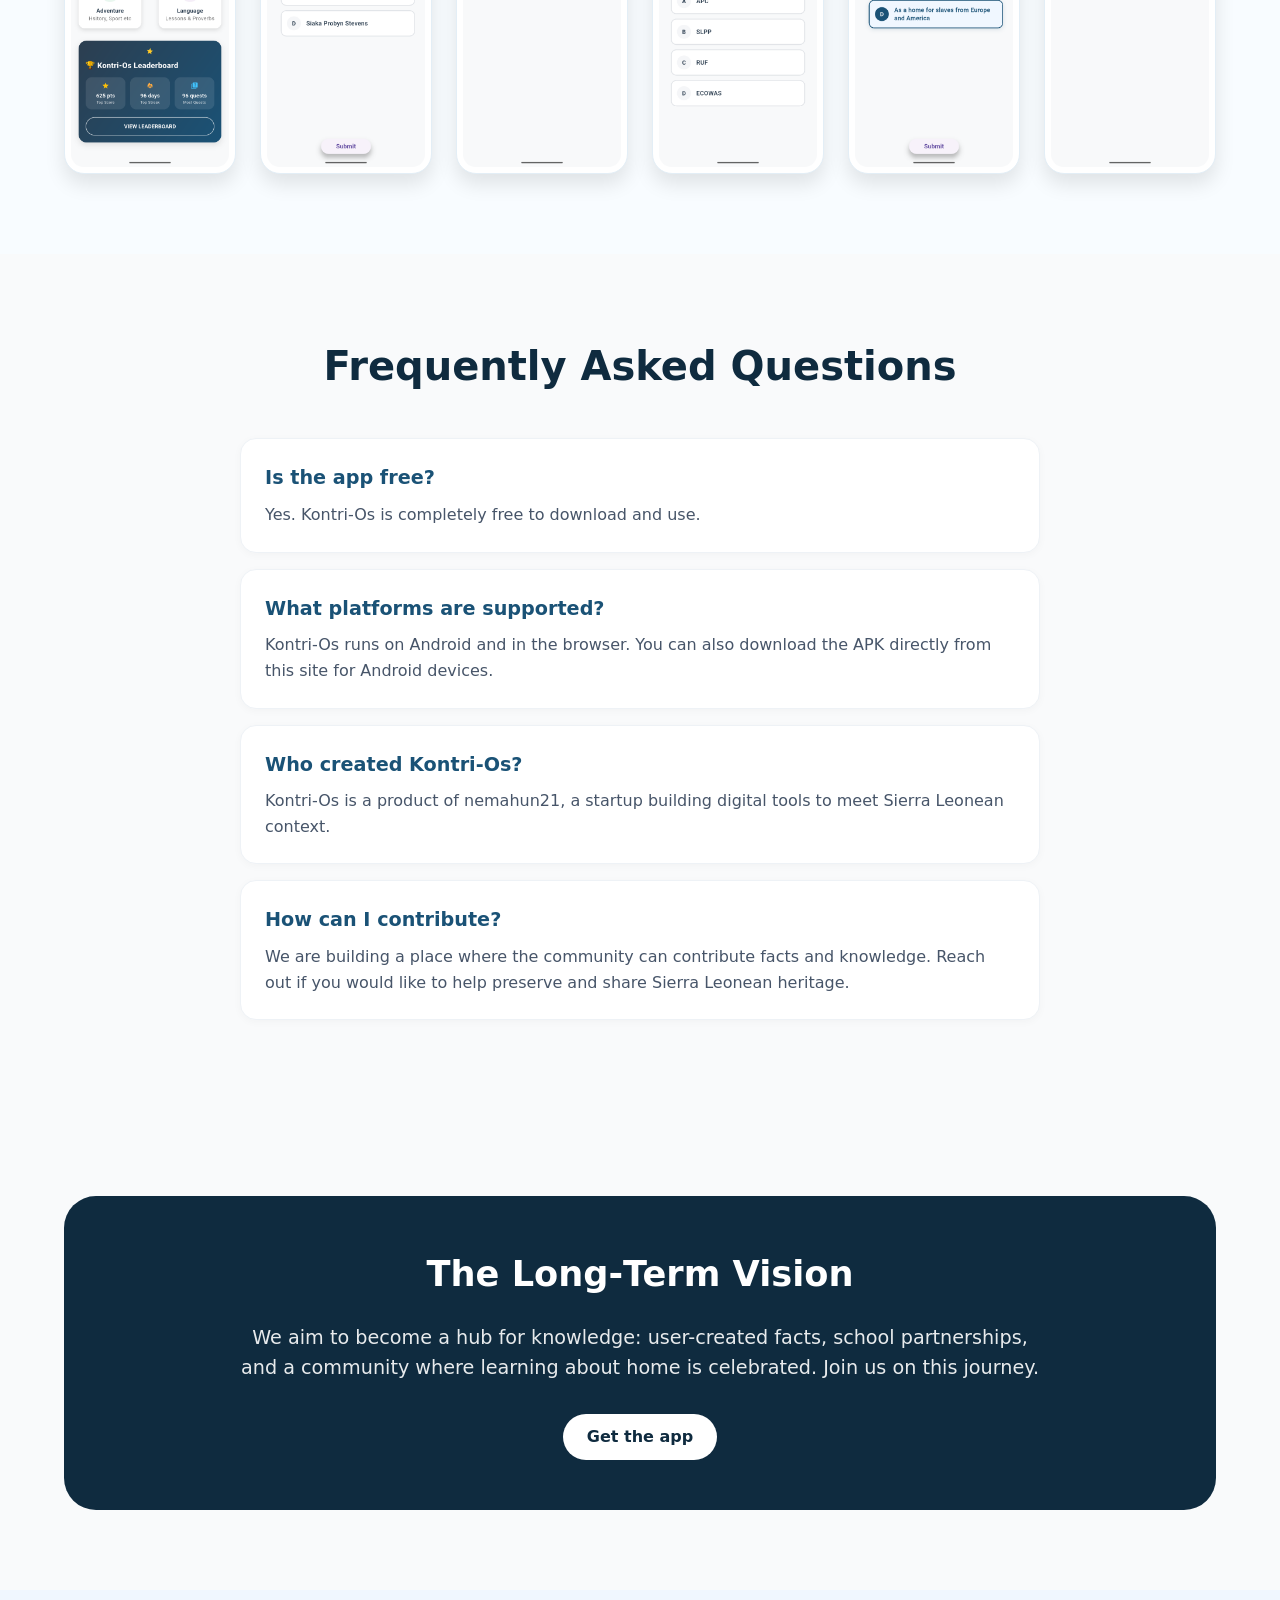
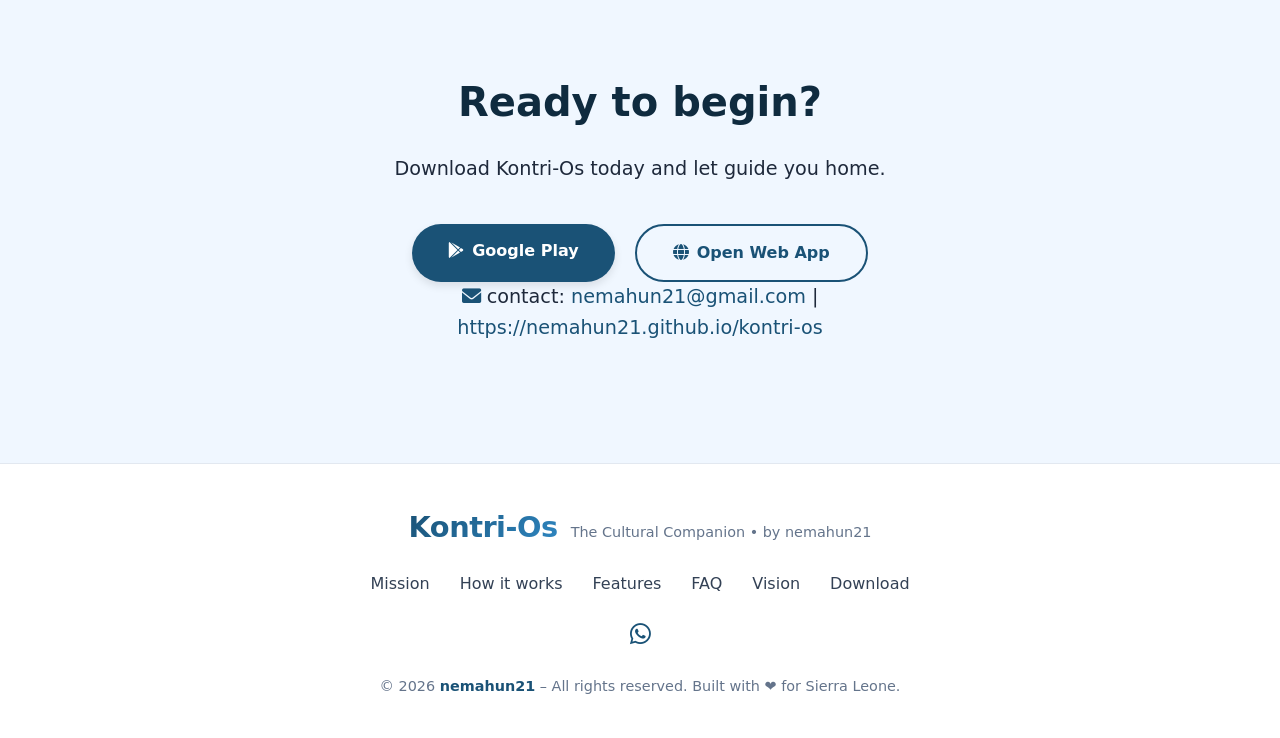
==== commit 66b95161: "Add app screenshots to website" ====
--- a/index.html
+++ b/index.html
@@ -127,15 +127,18 @@
     </div>
   </section>
 
-  <!-- Screenshots -->
+    <!-- Screenshots -->
   <section class="section" style="background: #f8fcff;">
     <div class="container">
       <h2 class="section-title">See the App in Action</h2>
+      <p class="section-sub">A few screens from inside the app.</p>
       <div class="screenshots-grid">
-        <img src="images/screenshot1.jpg" alt="Screenshot 1" onerror="this.style.display='none'">
-        <img src="images/screenshot2.jpg" alt="Screenshot 2" onerror="this.style.display='none'">
-        <img src="images/screenshot3.jpg" alt="Screenshot 3" onerror="this.style.display='none'">
-        <div class="fallback-text">Screenshots coming soon</div>
+        <img src="images/homepage.png" alt="Home screen" loading="lazy">
+        <img src="images/mcq1.png" alt="Multiple choice question" loading="lazy">
+        <img src="images/trueOrFalse.png" alt="True or false question" loading="lazy">
+        <img src="images/scenarioMcq.png" alt="Scenario-based question" loading="lazy">
+        <img src="images/mcq2.png" alt="Another multiple choice question" loading="lazy">
+        <img src="images/languages.png" alt="Language selection" loading="lazy">
       </div>
     </div>
   </section>
--- a/style.css
+++ b/style.css
@@ -294,15 +294,27 @@
 /* Screenshots */
 .screenshots-grid {
   display: grid;
-  grid-template-columns: repeat(auto-fit, minmax(250px, 1fr));
-  gap: 20px;
+  grid-template-columns: repeat(auto-fit, minmax(160px, 1fr));
+  gap: 24px;
   margin-top: 40px;
+  justify-items: center;
 }
 
 .screenshots-grid img {
   width: 100%;
+  max-width: 200px;
+  height: auto;
   border-radius: 20px;
-  box-shadow: 0 10px 20px rgba(0,0,0,0.1);
+  border: 1px solid #e3eef6;
+  background: var(--white);
+  padding: 6px;
+  box-shadow: 0 10px 20px rgba(0, 0, 0, 0.1);
+  transition: transform 0.2s ease, box-shadow 0.2s ease;
+}
+
+.screenshots-grid img:hover {
+  transform: translateY(-4px);
+  box-shadow: 0 14px 28px rgba(0, 0, 0, 0.15);
 }
 
 .fallback-text {
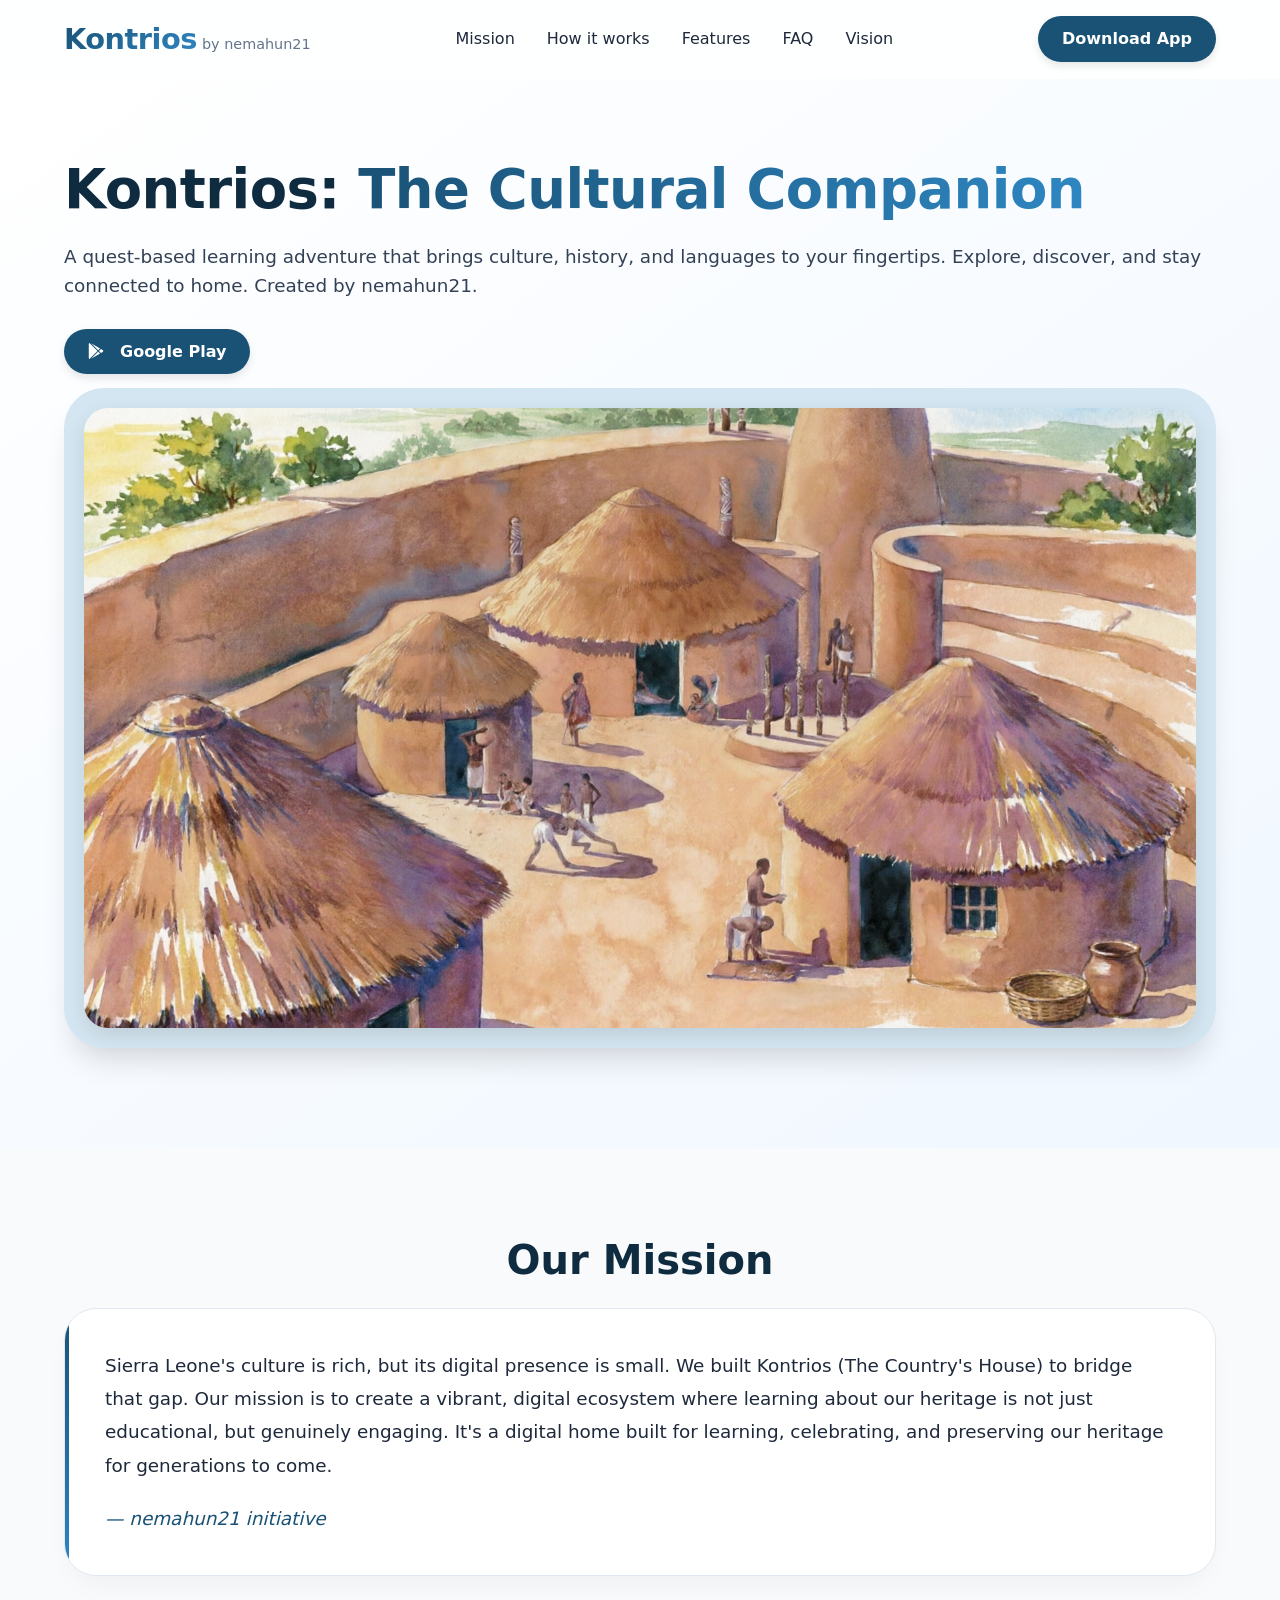
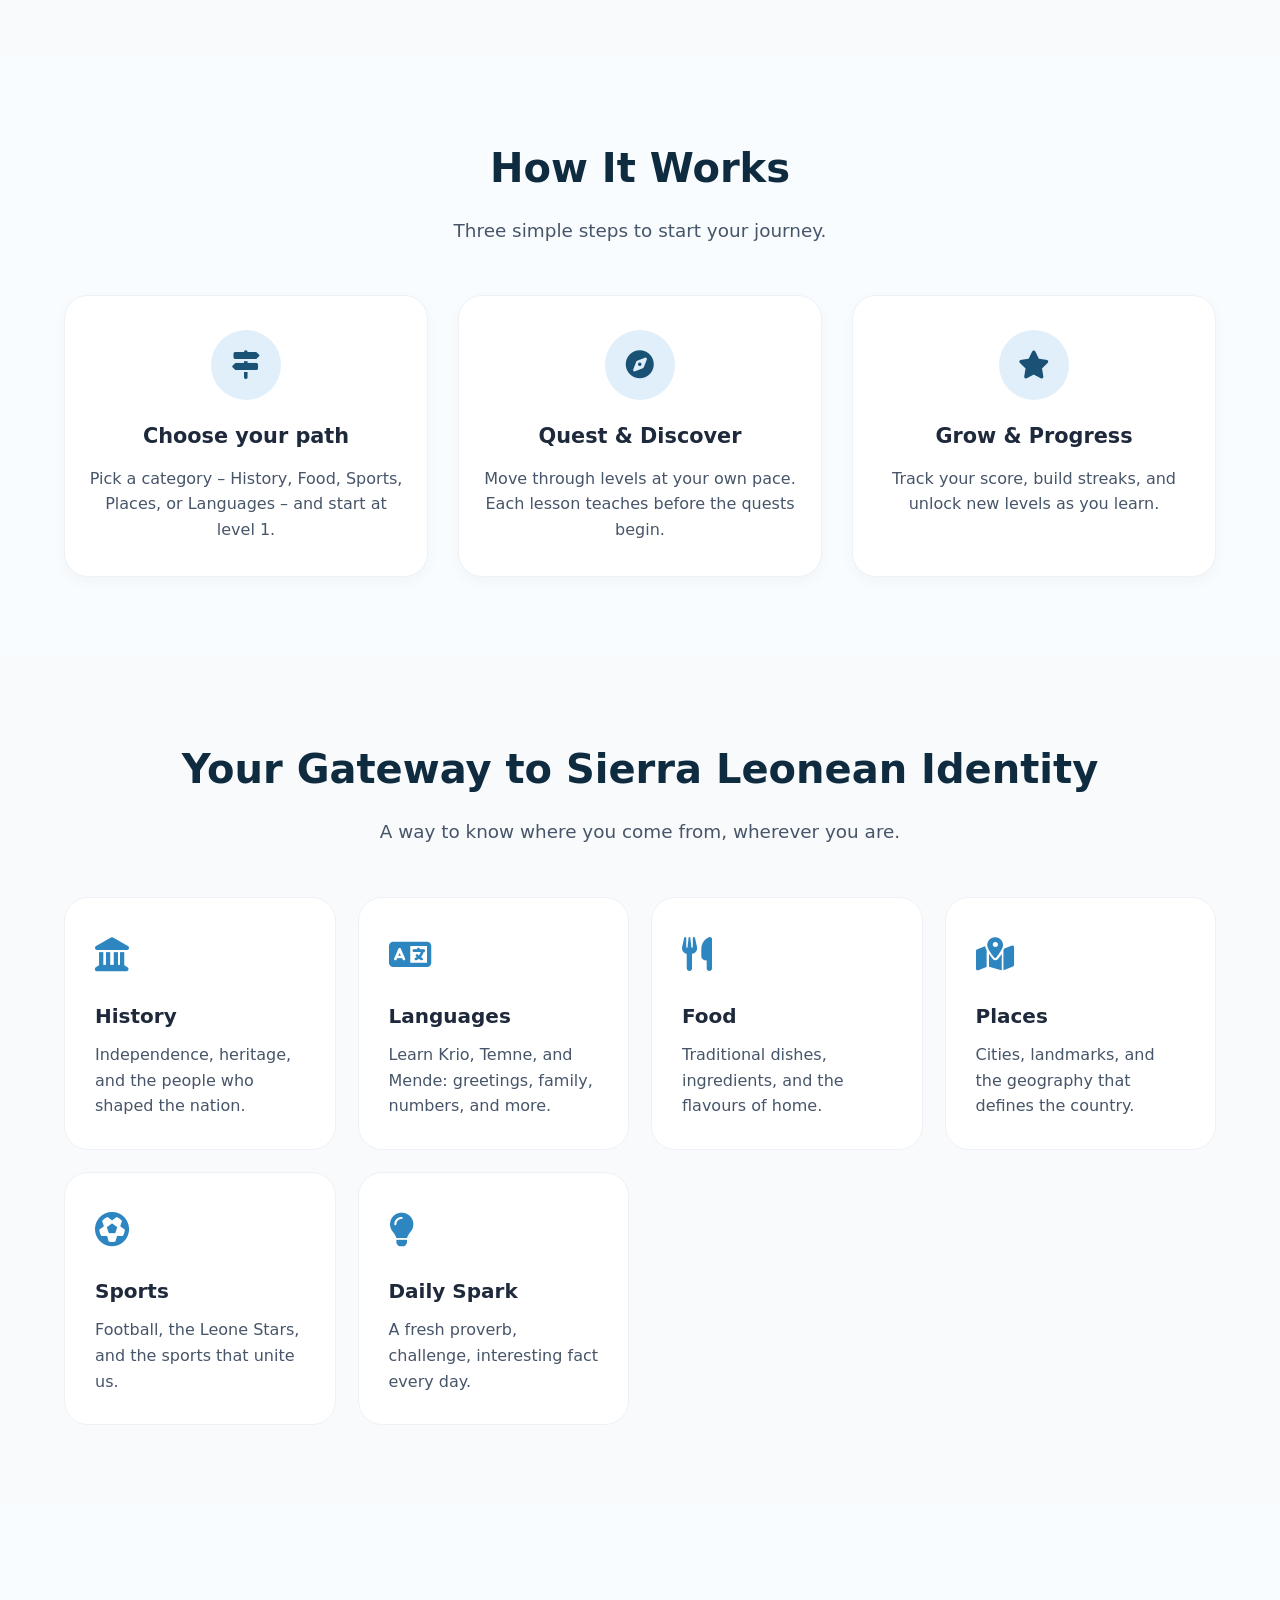
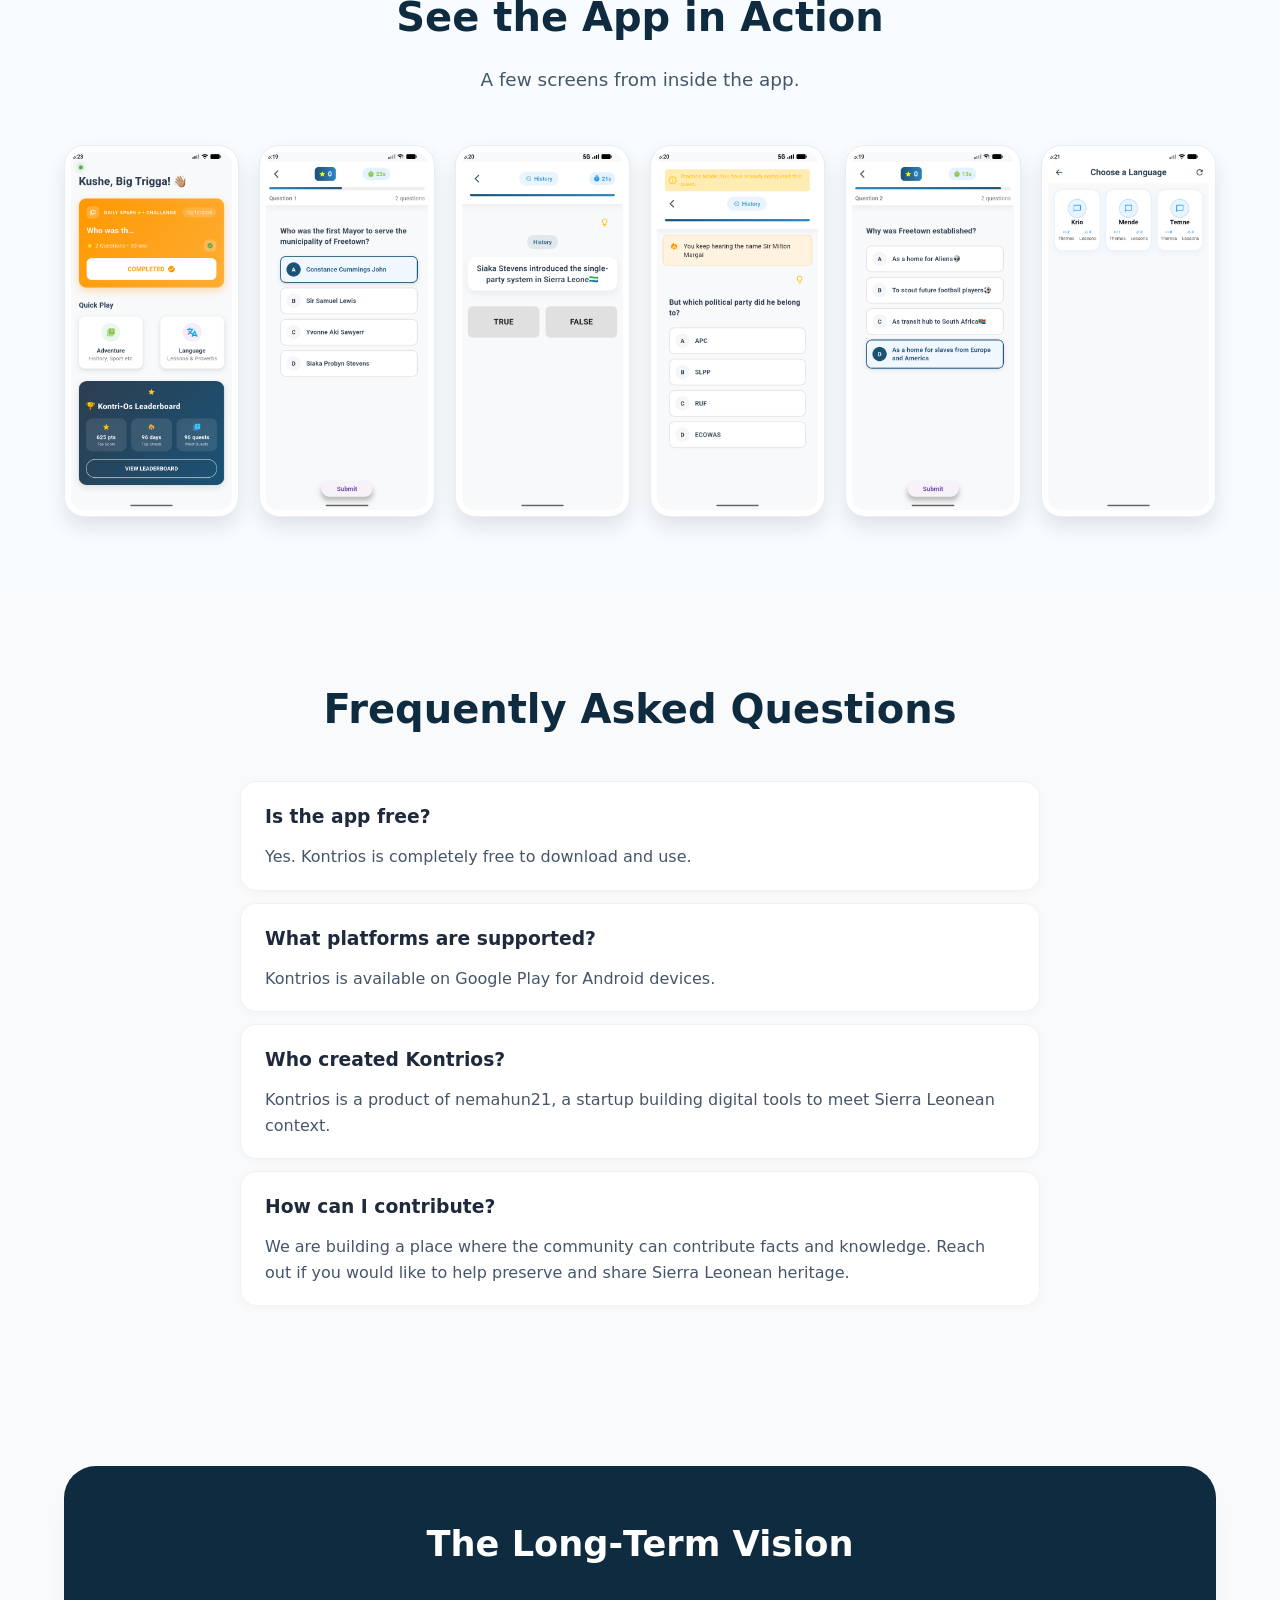
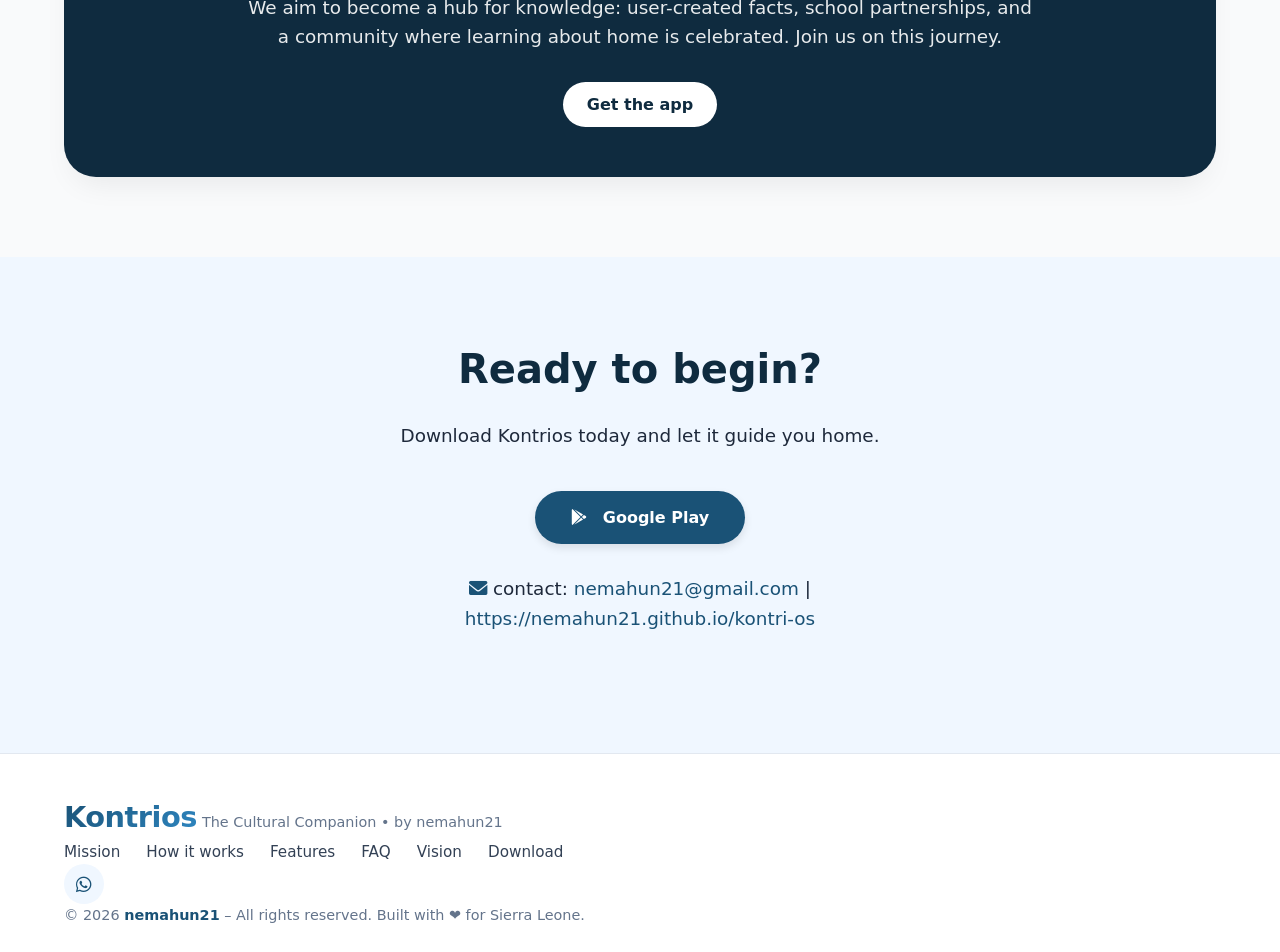
==== commit 1336f451: "Update site: Kontrios branding, Play Store link, remove APK references" ====
--- a/index.html
+++ b/index.html
@@ -4,9 +4,13 @@
 <head>
   <meta charset="UTF-8">
   <meta name="viewport" content="width=device-width, initial-scale=1.0">
-  <title>Kontri-Os: The Cultural Companion</title>
+   <title>Kontrios: The Cultural Companion</title>
   <link rel="stylesheet" href="https://cdnjs.cloudflare.com/ajax/libs/font-awesome/6.0.0-beta3/css/all.min.css">
   <link rel="stylesheet" href="style.css">
+
+  <!-- GoatCounter analytics -->
+  <script data-goatcounter="https://nemahun21.goatcounter.com/count"
+          async src="//gc.zgo.at/count.js"></script>
 </head>
 
 <body>
@@ -14,7 +18,7 @@
   <nav class="navbar">
     <div class="container">
       <div>
-        <span class="logo">Kontri‑Os</span>
+        <span class="logo">Kontrios</span>
         <span class="brand-by">by nemahun21</span>
       </div>
       <div class="nav-links">
@@ -32,17 +36,15 @@
   <section class="hero">
     <div class="container">
       <div>
-        <h1>Kontri‑Os: <span>The Cultural Companion</span></h1>
+        <h1>Kontrios: <span>The Cultural Companion</span></h1>
         <p>A quest-based learning adventure that brings culture, history, and languages to your fingertips. Explore,
           discover, and stay connected to home. Created by nemahun21.</p>
         <div class="hero-buttons">
-          <a href="#" class="btn"><i class="fab fa-google-play" style="margin-right: 8px;"></i>Google Play</a>
-          <a href="#" class="btn btn-outline"><i class="fas fa-globe" style="margin-right: 8px;"></i>Use on the Web</a>
-        </div>
-        <p class="apk-note">Also available as APK direct download</p>
+          <a href="https://play.google.com/store/apps/details?id=com.nemahun21.kontrios" class="btn" target="_blank" rel="noopener"><i class="fab fa-google-play" style="margin-right: 8px;"></i>Google Play</a>
+        </div>
       </div>
       <div class="hero-image">
-        <img src="images/kontrios.png" alt="Kontri-Os app screen">
+        <img src="images/kontrios.png" alt="Kontrios app screen">
       </div>
     </div>
   </section>
@@ -52,7 +54,7 @@
     <div class="container">
       <h2 class="section-title">Our Mission</h2>
       <div class="mission-box">
-        <p>Sierra Leone's culture is rich, but its digital presence is small. We built Kontrios(The Country's House) to
+        <p>Sierra Leone's culture is rich, but its digital presence is small. We built Kontrios (The Country's House) to
           bridge that gap. Our mission is to create a vibrant, digital ecosystem where learning about our heritage is
           not just educational, but genuinely engaging. It's a digital home built for learning, celebrating, and
           preserving our heritage for generations to come.</p>
@@ -71,7 +73,7 @@
         <div class="step-card">
           <div class="step-icon"><i class="fas fa-map-signs"></i></div>
           <h3>Choose your path</h3>
-          <p>Pick a category – History, Food, Sports,Places, or Languages – and start at level 1.</p>
+          <p>Pick a category – History, Food, Sports, Places, or Languages – and start at level 1.</p>
         </div>
         <div class="step-card">
           <div class="step-icon"><i class="fas fa-compass"></i></div>
@@ -150,16 +152,15 @@
       <div class="faq-grid">
         <div class="faq-item">
           <h3>Is the app free?</h3>
-          <p>Yes. Kontri-Os is completely free to download and use.</p>
+          <p>Yes. Kontrios is completely free to download and use.</p>
         </div>
         <div class="faq-item">
           <h3>What platforms are supported?</h3>
-          <p>Kontri-Os runs on Android and in the browser. You can also download the APK directly from this site for
-            Android devices.</p>
-        </div>
-        <div class="faq-item">
-          <h3>Who created Kontri-Os?</h3>
-          <p>Kontri-Os is a product of nemahun21, a startup building digital tools to meet Sierra Leonean context.</p>
+          <p>Kontrios is available on Google Play for Android devices.</p>
+        </div>
+        <div class="faq-item">
+          <h3>Who created Kontrios?</h3>
+          <p>Kontrios is a product of nemahun21, a startup building digital tools to meet Sierra Leonean context.</p>
         </div>
         <div class="faq-item">
           <h3>How can I contribute?</h3>
@@ -186,14 +187,13 @@
   <section id="download" class="section download-section">
     <div class="container">
       <h2 class="section-title">Ready to begin?</h2>
-      <p>Download Kontri‑Os today and let guide you home.</p>
+      <p>Download Kontrios today and let it guide you home.</p>
       <div class="download-buttons">
-        <a href="#" class="btn"><i class="fab fa-google-play" style="margin-right: 8px;"></i>Google Play</a>
-        <a href="#" class="btn btn-outline"><i class="fas fa-globe" style="margin-right: 8px;"></i>Open Web App</a>
+        <a href="https://play.google.com/store/apps/details?id=com.nemahun21.kontrios" class="btn" target="_blank" rel="noopener"><i class="fab fa-google-play" style="margin-right: 8px;"></i>Google Play</a>
       </div>
       <p class="contact-info">
         <i class="fas fa-envelope"></i> contact: <a href="mailto:nemahun21@gmail.com">nemahun21@gmail.com</a> | <a
-          href="mailto:https://nemahun21.github.io/kontri-os">https://nemahun21.github.io/kontri-os</a>
+          href="https://nemahun21.github.io/kontri-os">https://nemahun21.github.io/kontri-os</a>
       </p>
     </div>
   </section>
@@ -202,7 +202,7 @@
   <footer class="footer">
     <div class="container">
       <div>
-        <span class="logo">Kontri‑Os</span>
+        <span class="logo">Kontrios</span>
         <span class="brand-by">The Cultural Companion • by nemahun21</span>
       </div>
       <div class="footer-links">
--- a/style.css
+++ b/style.css
@@ -1,4 +1,8 @@
-/* style.css */
+/* ============================================
+   Kontri-Os — style.css
+   Palette preserved from previous version.
+   Structural classes updated to match index.html.
+   ============================================ */
 
 :root {
   --primary-dark: #1a5276;
@@ -7,20 +11,26 @@
   --text-dark: #1e293b;
   --text-light: #475569;
   --bg-light: #f9fafb;
+  --bg-alt: #f0f7ff;
   --white: #ffffff;
-}
-
-* {
-  margin: 0;
-  padding: 0;
-  box-sizing: border-box;
-}
+  --line: #e2e8f0;
+  --radius: 24px;
+  --radius-sm: 16px;
+  --shadow-sm: 0 2px 10px rgba(0, 0, 0, .05);
+  --shadow: 0 15px 30px -10px rgba(0, 0, 0, .08);
+  --ease: cubic-bezier(.22, 1, .36, 1);
+}
+
+* { margin: 0; padding: 0; box-sizing: border-box; }
+
+html { scroll-behavior: smooth; }
 
 body {
   font-family: 'Inter', system-ui, -apple-system, BlinkMacSystemFont, 'Segoe UI', Roboto, sans-serif;
   background-color: var(--bg-light);
   color: var(--text-dark);
   line-height: 1.6;
+  -webkit-font-smoothing: antialiased;
 }
 
 .container {
@@ -29,22 +39,32 @@
   padding: 0 24px;
 }
 
-/* Header / Nav */
+img { max-width: 100%; display: block; }
+
+a { color: inherit; text-decoration: none; }
+
+/* ============ NAVBAR ============ */
 .navbar {
-  background: var(--white);
-  box-shadow: 0 2px 10px rgba(0,0,0,0.05);
+  background: rgba(255, 255, 255, .85);
+  backdrop-filter: saturate(180%) blur(12px);
+  -webkit-backdrop-filter: saturate(180%) blur(12px);
   position: sticky;
   top: 0;
-  z-index: 10;
+  z-index: 50;
   padding: 16px 0;
-}
-
+  border-bottom: 1px solid transparent;
+  transition: border-color .25s var(--ease), box-shadow .25s var(--ease);
+}
+.navbar.scrolled {
+  border-bottom-color: var(--line);
+  box-shadow: var(--shadow-sm);
+}
 .navbar .container {
   display: flex;
   align-items: center;
   justify-content: space-between;
 }
-
+.brand { display: flex; align-items: baseline; gap: 8px; }
 .logo {
   font-size: 1.8rem;
   font-weight: 800;
@@ -52,160 +72,155 @@
   -webkit-background-clip: text;
   -webkit-text-fill-color: transparent;
   background-clip: text;
-  letter-spacing: -0.5px;
-}
-
-.brand-by {
-  font-size: 0.9rem;
-  color: #64748b;
-  margin-left: 8px;
-}
-
-.nav-links {
-  display: flex;
-  gap: 2rem;
-  font-weight: 500;
-}
-
+  letter-spacing: -.5px;
+}
+.brand-by { font-size: .9rem; color: #64748b; }
+.nav-links { display: flex; gap: 2rem; font-weight: 500; }
 .nav-links a {
-  text-decoration: none;
   color: var(--text-dark);
-  transition: color 0.2s;
-}
-
-.nav-links a:hover {
-  color: var(--primary-dark);
-}
-
+  transition: color .2s var(--ease);
+}
+.nav-links a:hover { color: var(--primary-dark); }
+
+/* ============ BUTTONS ============ */
 .btn {
-  display: inline-block;
+  display: inline-flex;
+  align-items: center;
+  gap: 8px;
   background: var(--primary-dark);
   color: var(--white) !important;
   padding: 10px 24px;
   border-radius: 40px;
   font-weight: 600;
-  text-decoration: none;
-  transition: background 0.2s, transform 0.1s;
-  box-shadow: 0 4px 8px rgba(0,0,0,0.1);
-}
-
+  box-shadow: 0 4px 8px rgba(0, 0, 0, .1);
+  transition: background .2s var(--ease), transform .2s var(--ease), box-shadow .2s var(--ease);
+  cursor: pointer;
+}
 .btn:hover {
   background: #154a67;
-  transform: scale(1.02);
-}
-
+  transform: translateY(-2px);
+  box-shadow: 0 8px 18px rgba(0, 0, 0, .15);
+}
 .btn-outline {
   background: transparent;
   border: 2px solid var(--primary-dark);
   color: var(--primary-dark) !important;
   box-shadow: none;
 }
-
 .btn-outline:hover {
   background: var(--primary-dark);
   color: var(--white) !important;
 }
 
-/* Hero */
+/* ============ HERO ============ */
 .hero {
-  padding: 80px 0;
+  position: relative;
+  padding: 80px 0 100px;
   background: linear-gradient(145deg, #ffffff 0%, #f0f7ff 100%);
-}
-
-.hero .container {
+  overflow: hidden;
+}
+.hero-bg {
+  position: absolute;
+  inset: 0;
+  background:
+    radial-gradient(60% 60% at 80% 0%, rgba(46, 134, 193, .12), transparent 70%),
+    radial-gradient(50% 50% at 0% 60%, rgba(26, 82, 118, .08), transparent 70%);
+  pointer-events: none;
+}
+.hero-inner {
+  position: relative;
   display: grid;
-  grid-template-columns: 1fr 1fr;
-  gap: 40px;
-  align-items: center;
-}
-
+  grid-template-columns: 1.1fr .9fr;
+  gap: 50px;
+  align-items: center;
+}
+.hero-copy { max-width: 560px; }
 .hero h1 {
-  font-size: 3.2rem;
+  font-size: clamp(2.2rem, 5vw, 3.4rem);
   font-weight: 800;
-  line-height: 1.2;
+  line-height: 1.15;
+  letter-spacing: -.5px;
   color: #0f2b3f;
-}
-
+  margin-bottom: 20px;
+}
 .hero h1 span {
-  color: var(--primary);
-}
-
+  background: linear-gradient(90deg, var(--primary-dark), var(--primary));
+  -webkit-background-clip: text;
+  background-clip: text;
+  color: transparent;
+}
 .hero p {
-  font-size: 1.25rem;
-  margin: 24px 0 32px;
+  font-size: 1.15rem;
   color: #334155;
-}
-
-.hero-buttons {
-  display: flex;
-  gap: 16px;
-  flex-wrap: wrap;
-}
-
-.apk-note {
-  font-size: 1rem;
-  margin-top: 16px;
-  color: #64748b;
-}
+  margin-bottom: 28px;
+}
+.hero-buttons { display: flex; gap: 16px; flex-wrap: wrap; margin-bottom: 14px; }
+.apk-note { font-size: .95rem; color: #64748b; }
 
 .hero-image {
   background: #d4e6f1;
   border-radius: 40px;
   padding: 20px;
-  box-shadow: 0 20px 30px -10px rgba(0,0,0,0.15);
-  text-align: center;
-}
-
+  box-shadow: 0 20px 30px -10px rgba(0, 0, 0, .15);
+  text-align: center;
+}
 .hero-image img {
-  max-width: 100%;
   border-radius: 24px;
-  box-shadow: 0 8px 20px rgba(0,0,0,0.1);
-}
-
-.mockup-placeholder {
-  background: #b3d9f0;
-  height: 300px;
-  border-radius: 24px;
-  display: flex;
-  align-items: center;
-  justify-content: center;
-  color: var(--primary-dark);
-  font-weight: bold;
-}
-
-/* Section common */
-.section {
-  padding: 80px 0;
-}
+  box-shadow: 0 8px 20px rgba(0, 0, 0, .1);
+  animation: float 6s ease-in-out infinite;
+}
+@keyframes float {
+  0%, 100% { transform: translateY(0); }
+  50% { transform: translateY(-10px); }
+}
+
+/* ============ SECTIONS ============ */
+.section { padding: 80px 0; }
+.section-alt { background: var(--bg-alt); }
 
 .section-title {
-  font-size: 2.5rem;
+  font-size: clamp(1.8rem, 4vw, 2.5rem);
   font-weight: 700;
   text-align: center;
-  margin-bottom: 20px;
+  margin-bottom: 16px;
   color: #0f2b3f;
 }
-
 .section-sub {
   text-align: center;
-  font-size: 1.2rem;
+  font-size: 1.15rem;
   color: var(--text-light);
   max-width: 700px;
-  margin: 0 auto 60px;
-}
-
-/* Mission */
+  margin: 0 auto 50px;
+}
+
+/* Reveal on scroll */
+.reveal {
+  opacity: 0;
+  transform: translateY(18px);
+  transition: opacity .7s var(--ease), transform .7s var(--ease);
+}
+.reveal.in { opacity: 1; transform: none; }
+
+/* ============ MISSION ============ */
 .mission-box {
   background: var(--white);
   border-radius: 32px;
   padding: 40px;
-  box-shadow: 0 15px 30px -10px rgba(0,0,0,0.05);
-  border: 1px solid #e2e8f0;
-  font-size: 1.2rem;
+  box-shadow: 0 15px 30px -10px rgba(0, 0, 0, .05);
+  border: 1px solid var(--line);
+  font-size: 1.15rem;
   line-height: 1.8;
   color: var(--text-dark);
-}
-
+  position: relative;
+  overflow: hidden;
+}
+.mission-box::before {
+  content: '';
+  position: absolute;
+  left: 0; top: 0; bottom: 0;
+  width: 4px;
+  background: linear-gradient(180deg, var(--primary-dark), var(--primary));
+}
 .mission-box .byline {
   margin-top: 20px;
   font-style: italic;
@@ -213,28 +228,26 @@
   font-weight: 500;
 }
 
-/* How it works */
+/* ============ STEPS ============ */
 .steps-grid {
   display: grid;
   grid-template-columns: repeat(auto-fit, minmax(240px, 1fr));
   gap: 30px;
   margin-top: 40px;
 }
-
 .step-card {
   background: var(--white);
-  border-radius: 24px;
-  padding: 30px 20px;
-  text-align: center;
-  box-shadow: 0 5px 15px rgba(0,0,0,0.03);
+  border-radius: var(--radius);
+  padding: 34px 24px;
+  text-align: center;
+  box-shadow: 0 5px 15px rgba(0, 0, 0, .03);
   border: 1px solid #eef2f6;
-  transition: transform 0.2s;
-}
-
+  transition: transform .3s var(--ease), box-shadow .3s var(--ease);
+}
 .step-card:hover {
-  transform: translateY(-5px);
-}
-
+  transform: translateY(-6px);
+  box-shadow: var(--shadow);
+}
 .step-icon {
   width: 70px;
   height: 70px;
@@ -244,62 +257,50 @@
   align-items: center;
   justify-content: center;
   margin: 0 auto 20px;
-  font-size: 30px;
+  font-size: 28px;
   color: var(--primary-dark);
-}
-
-.step-card h3 {
-  font-size: 1.4rem;
-  margin-bottom: 12px;
-}
-
-.step-card p {
-  color: var(--text-light);
-}
-
-/* Features grid */
+  transition: transform .3s var(--ease);
+}
+.step-card:hover .step-icon { transform: scale(1.08) rotate(-4deg); }
+.step-card h3 { font-size: 1.3rem; margin-bottom: 12px; }
+.step-card p { color: var(--text-light); }
+
+/* ============ FEATURES ============ */
 .features-grid {
   display: grid;
-  grid-template-columns: repeat(auto-fit, minmax(300px, 1fr));
-  gap: 30px;
-}
-
+  grid-template-columns: repeat(auto-fit, minmax(260px, 1fr));
+  gap: 22px;
+}
 .feature-card {
   background: var(--white);
-  border-radius: 24px;
+  border-radius: var(--radius);
   padding: 30px;
   border: 1px solid #eef2f6;
-  transition: box-shadow 0.2s;
-}
-
+  transition: transform .3s var(--ease), box-shadow .3s var(--ease), border-color .3s var(--ease);
+}
 .feature-card:hover {
-  box-shadow: 0 10px 25px -5px rgba(0,0,0,0.1);
-}
-
+  transform: translateY(-4px);
+  box-shadow: 0 12px 28px -8px rgba(0, 0, 0, .12);
+  border-color: transparent;
+}
 .feature-icon {
-  font-size: 40px;
+  font-size: 34px;
   color: var(--primary);
-  margin-bottom: 20px;
-}
-
-.feature-card h3 {
-  font-size: 1.4rem;
-  margin-bottom: 12px;
-}
-
-.feature-card p {
-  color: var(--text-light);
-}
-
-/* Screenshots */
+  margin-bottom: 18px;
+  transition: transform .3s var(--ease);
+}
+.feature-card:hover .feature-icon { transform: scale(1.1); }
+.feature-card h3 { font-size: 1.25rem; margin-bottom: 10px; }
+.feature-card p { color: var(--text-light); }
+
+/* ============ SCREENSHOTS ============ */
 .screenshots-grid {
   display: grid;
   grid-template-columns: repeat(auto-fit, minmax(160px, 1fr));
-  gap: 24px;
+  gap: 20px;
   margin-top: 40px;
   justify-items: center;
 }
-
 .screenshots-grid img {
   width: 100%;
   max-width: 200px;
@@ -308,193 +309,176 @@
   border: 1px solid #e3eef6;
   background: var(--white);
   padding: 6px;
-  box-shadow: 0 10px 20px rgba(0, 0, 0, 0.1);
-  transition: transform 0.2s ease, box-shadow 0.2s ease;
-}
-
+  box-shadow: 0 10px 20px rgba(0, 0, 0, .1);
+  transition: transform .3s var(--ease), box-shadow .3s var(--ease);
+}
 .screenshots-grid img:hover {
-  transform: translateY(-4px);
-  box-shadow: 0 14px 28px rgba(0, 0, 0, 0.15);
-}
-
-.fallback-text {
-  grid-column: 1 / -1;
-  text-align: center;
-  color: #64748b;
-  padding: 40px;
-}
-
-/* FAQ */
+  transform: translateY(-6px) scale(1.02);
+  box-shadow: 0 16px 32px rgba(0, 0, 0, .15);
+}
+
+/* ============ FAQ (details/summary) ============ */
 .faq-grid {
   max-width: 800px;
   margin: 40px auto 0;
-}
-
+  display: grid;
+  gap: 12px;
+}
 .faq-item {
   background: var(--white);
-  border-radius: 16px;
-  padding: 24px;
-  margin-bottom: 16px;
-  box-shadow: 0 2px 8px rgba(0,0,0,0.03);
+  border-radius: var(--radius-sm);
+  padding: 20px 24px;
   border: 1px solid #eef2f6;
-}
-
-.faq-item h3 {
-  font-size: 1.2rem;
-  margin-bottom: 8px;
+  box-shadow: 0 2px 8px rgba(0, 0, 0, .03);
+  transition: border-color .2s var(--ease), box-shadow .2s var(--ease);
+}
+.faq-item[open] {
+  border-color: var(--primary);
+  box-shadow: 0 6px 18px -6px rgba(26, 82, 118, .15);
+}
+.faq-item summary {
+  list-style: none;
+  cursor: pointer;
+  font-size: 1.15rem;
+  font-weight: 700;
   color: var(--primary-dark);
-}
-
+  display: flex;
+  justify-content: space-between;
+  align-items: center;
+}
+.faq-item summary::-webkit-details-marker { display: none; }
+.faq-item summary::after {
+  content: '+';
+  font-size: 1.6rem;
+  font-weight: 400;
+  color: var(--primary);
+  transition: transform .25s var(--ease);
+}
+.faq-item[open] summary::after { transform: rotate(45deg); }
 .faq-item p {
+  margin-top: 12px;
   color: var(--text-light);
-}
-
-/* Vision */
+  animation: fadeIn .25s var(--ease);
+}
+@keyframes fadeIn {
+  from { opacity: 0; transform: translateY(-4px); }
+  to { opacity: 1; transform: none; }
+}
+
+/* ============ VISION ============ */
 .vision-box {
   background: #0f2b3f;
   color: var(--white);
   border-radius: 32px;
-  padding: 50px;
-  text-align: center;
-}
-
-.vision-box h2 {
-  font-size: 2.2rem;
-  margin-bottom: 20px;
-}
-
+  padding: 50px 32px;
+  text-align: center;
+  box-shadow: var(--shadow);
+}
+.vision-box h2 { font-size: 2.2rem; margin-bottom: 20px; }
 .vision-box p {
-  font-size: 1.2rem;
+  font-size: 1.15rem;
   max-width: 800px;
   margin: 0 auto 30px;
-  opacity: 0.9;
-}
-
+  opacity: .9;
+}
 .vision-box .btn-outline {
   background: var(--white);
   color: #0f2b3f !important;
   border: none;
 }
-
-.vision-box .btn-outline:hover {
-  background: #e2e8f0;
-}
-
-/* Download section */
+.vision-box .btn-outline:hover { background: #e2e8f0; }
+
+/* ============ DOWNLOAD ============ */
 .download-section {
-  background: #f0f7ff;
-  text-align: center;
-}
-
-.download-section h2 {
-  margin-bottom: 20px;
-}
-
+  background: var(--bg-alt);
+  text-align: center;
+}
+.download-section h2 { margin-bottom: 20px; }
 .download-section p {
-  font-size: 1.2rem;
+  font-size: 1.15rem;
   max-width: 600px;
   margin: 0 auto 40px;
 }
-
 .download-buttons {
   display: flex;
   justify-content: center;
   gap: 20px;
   flex-wrap: wrap;
-}
-
-.download-buttons .btn {
-  padding: 14px 36px;
-}
-
-.contact-info {
-  margin-top: 30px;
-}
-
-.contact-info i {
-  color: var(--primary-dark);
-}
-
-.contact-info a {
-  color: var(--primary-dark);
-  text-decoration: none;
-}
-
-.contact-info a:hover {
-  text-decoration: underline;
-}
-
-/* Footer */
+  margin-bottom: 30px;
+}
+.download-buttons .btn { padding: 14px 36px; }
+
+.contact-info { margin-top: 10px; font-size: .95rem; }
+.contact-info i { color: var(--primary-dark); }
+.contact-info a { color: var(--primary-dark); }
+.contact-info a:hover { text-decoration: underline; }
+
+/* ============ FOOTER ============ */
 .footer {
   background: var(--white);
-  border-top: 1px solid #e2e8f0;
-  padding: 40px 0;
-  text-align: center;
-}
-
-.footer .logo {
-  font-size: 1.8rem;
-}
-
+  border-top: 1px solid var(--line);
+  padding: 40px 0 24px;
+}
+.footer-top {
+  display: flex;
+  justify-content: space-between;
+  align-items: center;
+  flex-wrap: wrap;
+  gap: 20px;
+  padding-bottom: 24px;
+  border-bottom: 1px solid var(--line);
+}
 .footer-links {
   display: flex;
-  justify-content: center;
-  gap: 30px;
-  margin: 20px 0;
-}
-
+  gap: 26px;
+  flex-wrap: wrap;
+}
 .footer-links a {
   color: #334155;
-  text-decoration: none;
-  font-size: 1rem;
-}
-
-.footer-links a:hover {
+  font-size: .95rem;
+  transition: color .2s var(--ease);
+}
+.footer-links a:hover { color: var(--primary-dark); }
+
+.footer-bottom {
+  display: flex;
+  justify-content: space-between;
+  align-items: center;
+  flex-wrap: wrap;
+  gap: 14px;
+  padding-top: 22px;
+}
+.social-icons { display: flex; gap: 14px; }
+.social-icons a {
+  display: inline-flex;
+  width: 40px; height: 40px;
+  align-items: center; justify-content: center;
+  border-radius: 50%;
+  background: var(--bg-alt);
   color: var(--primary-dark);
-}
-
-.social-icons {
-  display: flex;
-  justify-content: center;
-  gap: 20px;
-  margin: 20px 0;
-}
-
-.social-icons a {
-  color: var(--primary-dark);
-  font-size: 24px;
-  transition: color 0.2s;
-}
-
+  font-size: 18px;
+  transition: background .2s var(--ease), color .2s var(--ease), transform .2s var(--ease);
+}
 .social-icons a:hover {
-  color: var(--primary);
-}
-
-.footer-copy {
-  color: #64748b;
-  font-size: 0.9rem;
-}
-
-.footer-copy .company {
-  font-weight: 600;
-  color: var(--primary-dark);
-}
-
-/* Responsive */
-@media (max-width: 768px) {
-  .hero .container {
-    grid-template-columns: 1fr;
-    text-align: center;
-  }
-  .hero-buttons {
-    justify-content: center;
-  }
-  .navbar .container {
-    flex-direction: column;
-    gap: 10px;
-  }
-  .nav-links {
-    flex-wrap: wrap;
-    justify-content: center;
-  }
+  background: var(--primary-dark);
+  color: var(--white);
+  transform: translateY(-2px);
+}
+.footer-copy { color: #64748b; font-size: .9rem; }
+.footer-copy .company { font-weight: 600; color: var(--primary-dark); }
+
+/* ============ RESPONSIVE ============ */
+@media (max-width: 900px) {
+  .nav-links { display: none; }
+  .hero-inner { grid-template-columns: 1fr; gap: 40px; text-align: center; }
+  .hero-copy { margin: 0 auto; }
+  .hero-buttons { justify-content: center; }
+  .navbar .container { flex-wrap: wrap; gap: 12px; }
+}
+@media (max-width: 560px) {
+  .section { padding: 60px 0; }
+  .mission-box { padding: 28px 22px; }
+  .vision-box { padding: 40px 22px; }
+  .footer-top,
+  .footer-bottom { flex-direction: column; align-items: flex-start; }
 }
